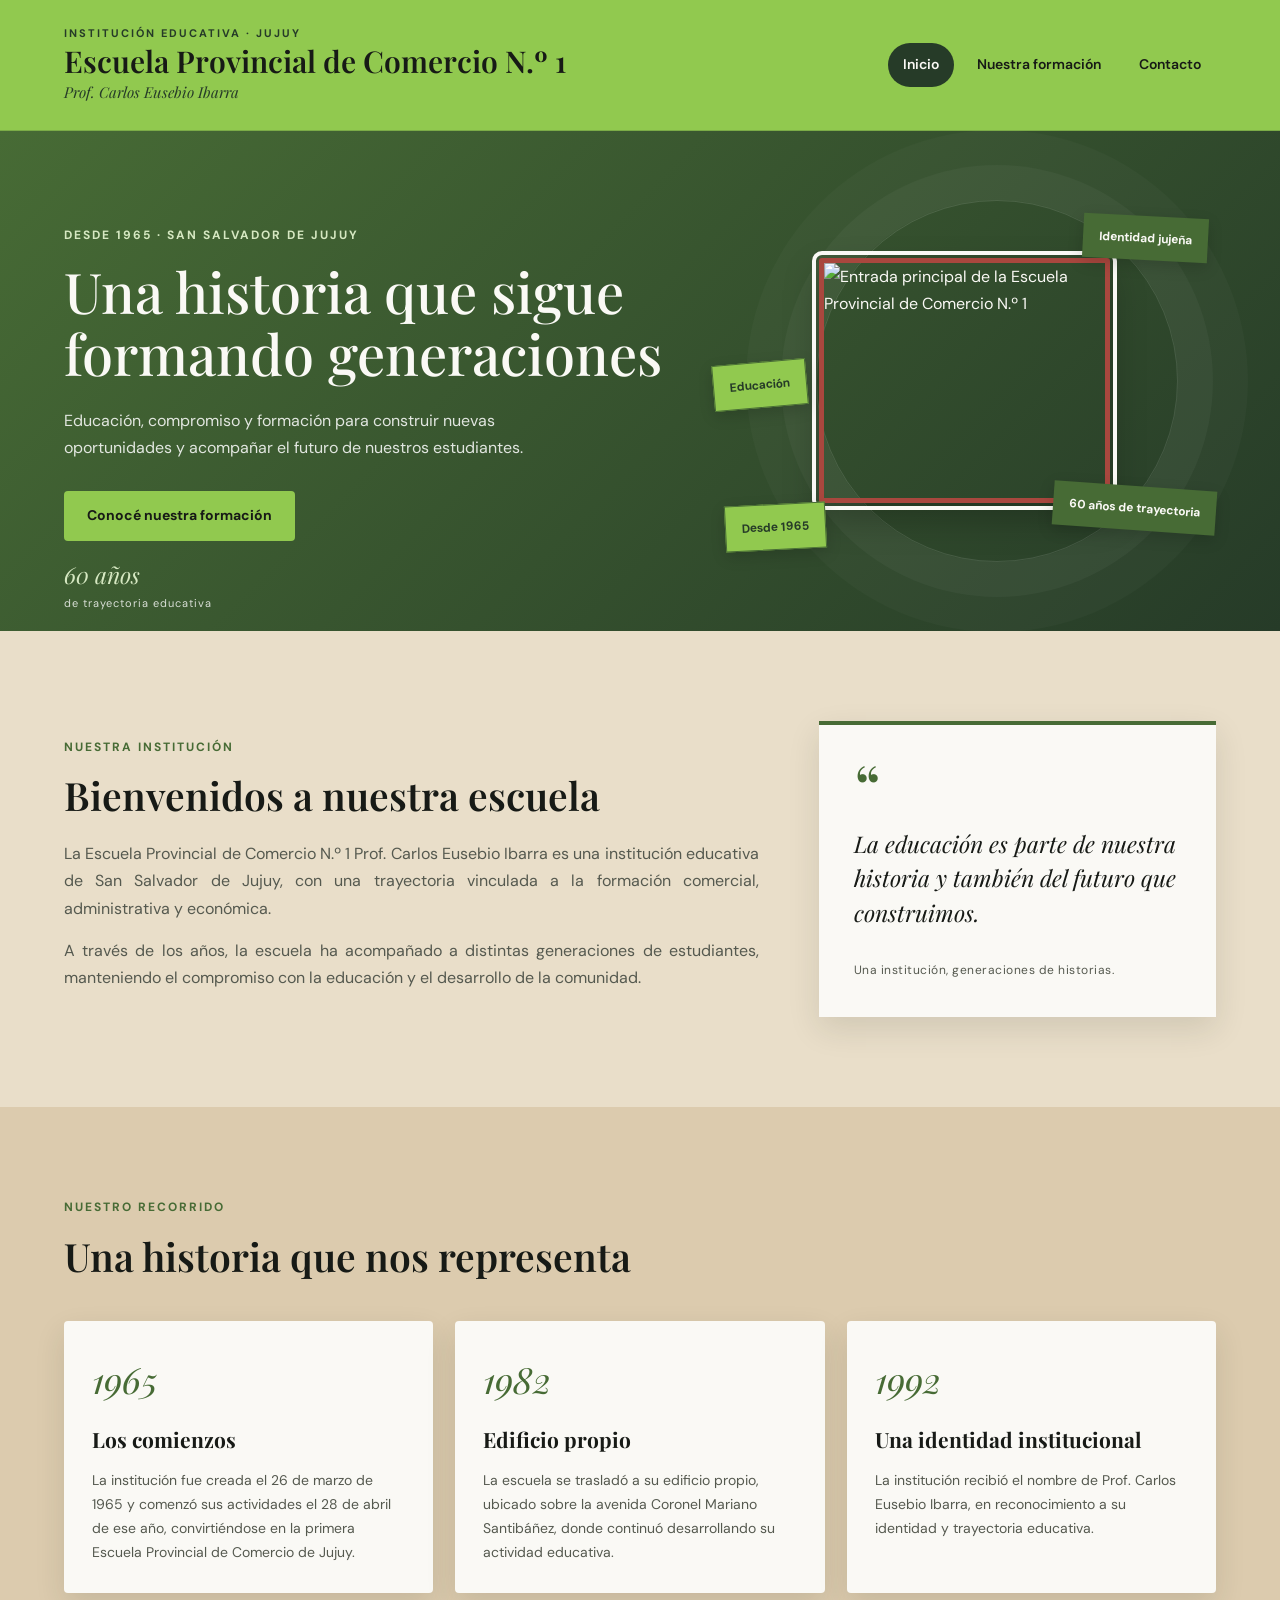
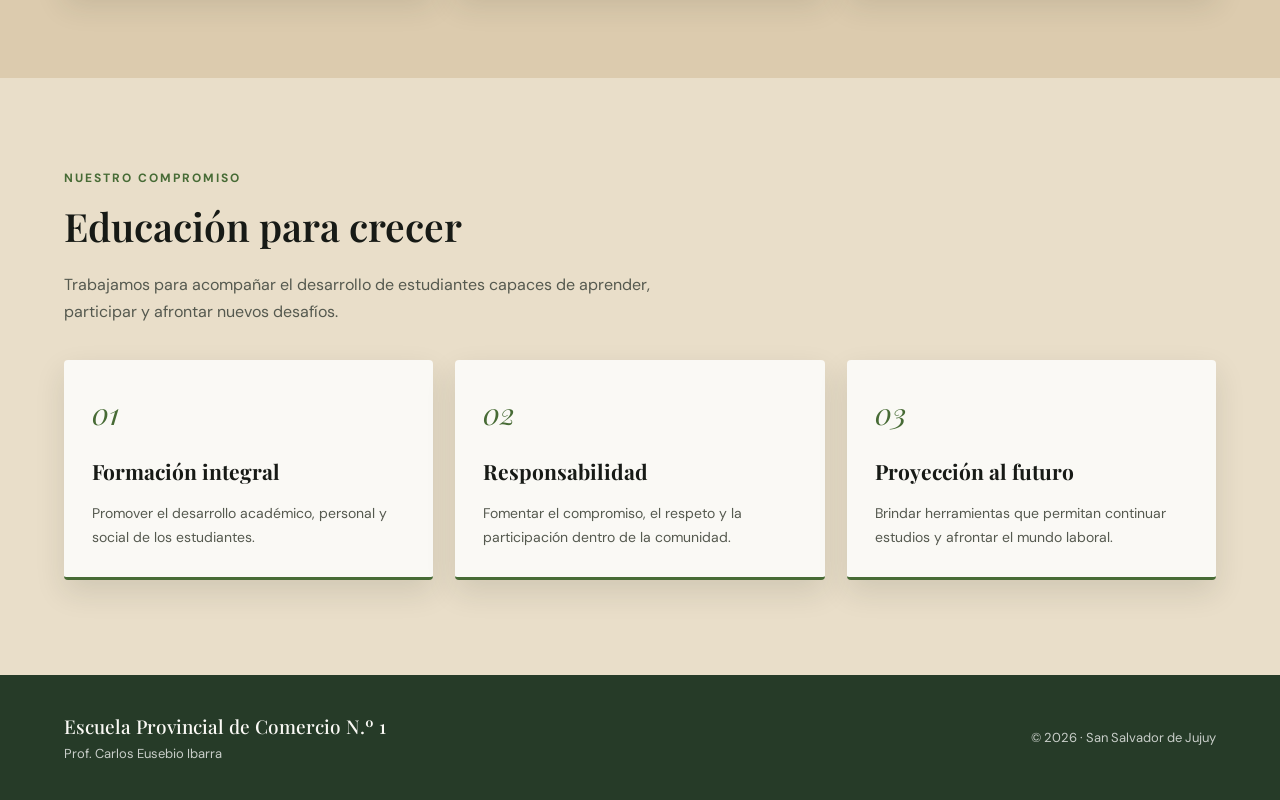
==== index.html @ ba9bcaf8 "Trabajo Practico N6" ====
<!DOCTYPE html>
<html lang="es">

<head>
    <meta charset="UTF-8">
    <meta name="viewport" content="width=device-width, initial-scale=1.0">
    <title>Inicio | Escuela Provincial de Comercio N.º 1</title>
    <link rel="stylesheet" href="css/estilos.css">
</head>

<body>

    <header class="encabezado">
        <div class="contenedor encabezado-contenido">
            <a href="index.html" class="marca">
                <span class="marca-superior">Institución educativa · Jujuy</span>
                <h1>Escuela Provincial de Comercio N.º 1</h1>
                <span class="marca-institucional">Prof. Carlos Eusebio Ibarra</span>
            </a>

            <nav class="navegacion">
                <button id="menuBtn" type="button" aria-expanded="false"
                    aria-controls="menu">Menú</button>

                <ul id="menu">
                    <li><a href="index.html" class="actual">Inicio</a></li>
                    <li><a href="cursos.html">Nuestra formación</a></li>
                    <li><a href="contacto.html">Contacto</a></li>
                </ul>
            </nav>
        </div>
    </header>

    <main>

        <section class="portada">

            <div class="portada-contenido">
                <span class="etiqueta">Desde 1965 · San Salvador de Jujuy</span>

                <h2>Una historia que sigue formando generaciones</h2>

                <p>
                    Educación, compromiso y formación para construir
                    nuevas oportunidades y acompañar el futuro de nuestros estudiantes.
                </p>

                <a href="cursos.html" class="boton-principal">
                    Conocé nuestra formación
                </a>
            </div>

            <div class="portada-visual">

                <span class="sello sello-rojo sello-superior">
                    Identidad jujeña
                </span>

                <span class="sello sello-blanco sello-lateral">
                    Educación
                </span>

                <img
                    src="https://unjudiario.unju.edu.ar/images/2025/04-Abril/Acto-Provi-1-05.webp"
                    alt="Entrada principal de la Escuela Provincial de Comercio N.º 1"
                    class="portada-imagen"
                >

                <span class="sello sello-blanco sello-inferior">
                    Desde 1965
                </span>

                <span class="sello sello-rojo sello-destacado">
                    60 años de trayectoria
                </span>

            </div>

            <div class="portada-detalle">
                <span>60 años</span>
                <p>de trayectoria educativa</p>
            </div>

        </section>

        <section class="bienvenida contenedor">
            <div class="bienvenida-texto">
                <span class="subtitulo">Nuestra institución</span>
                <h2>Bienvenidos a nuestra escuela</h2>
                <p>
                    La Escuela Provincial de Comercio N.º 1
                    Prof. Carlos Eusebio Ibarra es una institución
                    educativa de San Salvador de Jujuy, con una
                    trayectoria vinculada a la formación comercial,
                    administrativa y económica.
                </p>
                <p>
                    A través de los años, la escuela ha acompañado
                    a distintas generaciones de estudiantes,
                    manteniendo el compromiso con la educación
                    y el desarrollo de la comunidad.
                </p>
            </div>

            <aside class="frase-institucional">
                <span class="comillas">“</span>
                <p>La educación es parte de nuestra historia y también del futuro que construimos.</p>
                <span class="firma">Una institución, generaciones de historias.</span>
            </aside>
        </section>

        <section class="historia">
            <div class="contenedor">
                <span class="subtitulo">Nuestro recorrido</span>
                <h2>Una historia que nos representa</h2>

                <div class="historia-contenido">
                    <article class="historia-fecha">
                        <span class="fecha">1965</span>
                        <h3>Los comienzos</h3>
                        <p>
                            La institución fue creada el 26 de marzo de 1965
                            y comenzó sus actividades el 28 de abril de ese año,
                            convirtiéndose en la primera Escuela Provincial
                            de Comercio de Jujuy.
                        </p>
                    </article>

                    <article class="historia-fecha">
                        <span class="fecha">1982</span>
                        <h3>Edificio propio</h3>
                        <p>
                            La escuela se trasladó a su edificio propio,
                            ubicado sobre la avenida Coronel Mariano Santibáñez,
                            donde continuó desarrollando su actividad educativa.
                        </p>
                    </article>

                    <article class="historia-fecha">
                        <span class="fecha">1992</span>
                        <h3>Una identidad institucional</h3>
                        <p>
                            La institución recibió el nombre de
                            Prof. Carlos Eusebio Ibarra, en reconocimiento
                            a su identidad y trayectoria educativa.
                        </p>
                    </article>
                </div>
            </div>
        </section>

        <section class="objetivos contenedor">
            <div class="seccion-intro">
                <span class="subtitulo">Nuestro compromiso</span>
                <h2>Educación para crecer</h2>
                <p>
                    Trabajamos para acompañar el desarrollo de estudiantes
                    capaces de aprender, participar y afrontar nuevos desafíos.
                </p>
            </div>

            <div class="objetivos-grid">
                <article class="tarjeta">
                    <span class="numero">01</span>
                    <h3>Formación integral</h3>
                    <p>Promover el desarrollo académico, personal y social de los estudiantes.</p>
                </article>

                <article class="tarjeta">
                    <span class="numero">02</span>
                    <h3>Responsabilidad</h3>
                    <p>Fomentar el compromiso, el respeto y la participación dentro de la comunidad.</p>
                </article>

                <article class="tarjeta">
                    <span class="numero">03</span>
                    <h3>Proyección al futuro</h3>
                    <p>Brindar herramientas que permitan continuar estudios y afrontar el mundo laboral.</p>
                </article>
            </div>
        </section>

    </main>

    <footer class="pie">
        <div class="contenedor pie-contenido">
            <div>
                <h2>Escuela Provincial de Comercio N.º 1</h2>
                <p>Prof. Carlos Eusebio Ibarra</p>
            </div>
            <p class="pie-derechos">&copy; 2026 · San Salvador de Jujuy</p>
        </div>
    </footer>

    <script src="js/script.js"></script>

</body>
</html>
---- css/estilos.css ----
@import url('https://fonts.googleapis.com/css2?family=DM+Sans:wght@400;500;600;700&family=Playfair+Display:ital,wght@0,500;0,600;0,700;1,500;1,600&display=swap');

:root {
    --verde: #91C94F;
    --verde-oscuro: #476B35;
    --verde-profundo: #263B28;
    --beige: #DCCBAE;
    --beige-claro: #E9DEC9;
    --blanco: #FAF9F5;
    --negro: #171A16;
    --gris: #55594F;
    --rojo: #A9473E;
    --sombra: 0 12px 30px rgba(30, 39, 27, 0.12);
}

* {
    margin: 0;
    padding: 0;
    box-sizing: border-box;
}

html {
    scroll-behavior: smooth;
}

body {
    font-family: 'DM Sans', Arial, sans-serif;
    background-color: var(--beige-claro);
    color: var(--negro);
    line-height: 1.7;
}

a {
    color: inherit;
}

.contenedor {
    width: min(1160px, 90%);
    margin: 0 auto;
}

/* ENCABEZADO */

.encabezado {
    background-color: var(--verde);
    padding: 24px 0;
    border-bottom: 1px solid rgba(38, 59, 40, 0.2);
}

.encabezado-contenido {
    display: flex;
    align-items: center;
    justify-content: space-between;
    gap: 30px;
}

.marca {
    text-decoration: none;
    color: var(--negro);
}

.marca-superior {
    display: block;
    font-size: 11px;
    font-weight: 700;
    letter-spacing: 2px;
    text-transform: uppercase;
    color: var(--verde-profundo);
}

.marca h1 {
    font-family: 'Playfair Display', Georgia, serif;
    font-size: clamp(21px, 3vw, 30px);
    line-height: 1.25;
    font-weight: 600;
}

.marca-institucional {
    display: block;
    font-family: 'Playfair Display', Georgia, serif;
    font-style: italic;
    font-size: 15px;
    color: var(--verde-profundo);
}

/* NAVEGACIÓN */

.navegacion {
    display: flex;
    align-items: center;
}

.navegacion button {
    display: none;
}

.navegacion ul {
    display: flex;
    align-items: center;
    gap: 8px;
    list-style: none;
}

.navegacion a {
    display: block;
    padding: 10px 15px;
    border-radius: 30px;
    text-decoration: none;
    font-size: 14px;
    font-weight: 600;
    transition: 0.25s ease;
    color: var(--negro);
}

.navegacion a:hover,
.navegacion a.actual {
    background-color: var(--verde-profundo);
    color: var(--blanco);
}

/* PORTADA PRINCIPAL */

.portada {
    min-height: 490px;
    background: linear-gradient(135deg, #476B35, #263B28);
    color: var(--blanco);
    display: grid;
    grid-template-columns: 1.1fr 0.9fr;
    align-items: center;
    gap: 35px;
    padding: 65px max(5%, calc((100% - 1160px) / 2));
    position: relative;
    overflow: hidden;
}

.portada::after {
    content: "";
    position: absolute;
    width: 360px;
    height: 360px;
    border: 1px solid rgba(255, 255, 255, 0.12);
    border-radius: 50%;
    right: 8%;
    top: 50%;
    transform: translateY(-50%);
    box-shadow:
        0 0 0 35px rgba(255, 255, 255, 0.035),
        0 0 0 70px rgba(255, 255, 255, 0.025);
    pointer-events: none;
}

.portada-contenido {
    max-width: 600px;
    position: relative;
    z-index: 1;
}

.etiqueta,
.subtitulo {
    display: inline-block;
    margin-bottom: 14px;
    color: var(--verde-oscuro);
    font-size: 12px;
    font-weight: 700;
    letter-spacing: 2px;
    text-transform: uppercase;
}

.portada .etiqueta {
    color: #D6E8C2;
}

.portada h2 {
    max-width: 620px;
    font-family: 'Playfair Display', Georgia, serif;
    font-size: clamp(38px, 4.5vw, 56px);
    line-height: 1.12;
    font-weight: 500;
    margin-bottom: 22px;
}

.portada-contenido p {
    max-width: 540px;
    color: rgba(255, 255, 255, 0.85);
    font-size: 16px;
    margin-bottom: 30px;
}

/* IMAGEN Y ELEMENTOS DECORATIVOS */

.portada-visual {
    min-width: 0;
    min-height: 370px;
    position: relative;
    z-index: 1;
    display: flex;
    align-items: center;
    justify-content: center;
}

.portada-imagen {
    display: block;
    width: 58%;
    height: 245px;
    object-fit: cover;
    border: 5px solid var(--rojo);
    outline: 4px solid var(--blanco);
    outline-offset: 3px;
    border-radius: 3px;
    box-shadow: 0 15px 35px rgba(0, 0, 0, 0.25);
    position: relative;
    z-index: 1;
}

.sello {
    position: absolute;
    z-index: 2;
    padding: 12px 16px;
    font-family: 'DM Sans', sans-serif;
    font-size: 12px;
    font-weight: 700;
    text-align: center;
    box-shadow: 0 5px 15px rgba(0, 0, 0, 0.15);
}

.sello-rojo {
    background-color: var(--verde-oscuro);
    color: var(--blanco);
}

.sello-blanco {
    background-color: var(--verde);
    color: var(--verde-profundo);
    border: 1px solid var(--verde-oscuro);
}

.sello-superior {
    top: 20px;
    right: 8px;
    transform: rotate(3deg);
}

.sello-lateral {
    left: 0;
    top: 45%;
    transform: rotate(-5deg);
}

.sello-inferior {
    bottom: 15px;
    left: 12px;
    transform: rotate(-3deg);
}

.sello-destacado {
    bottom: 35px;
    right: 0;
    transform: rotate(4deg);
}

.portada-detalle {
    position: absolute;
    left: max(5%, calc((100% - 1160px) / 2));
    bottom: 18px;
    text-align: left;
    z-index: 1;
}

.portada-detalle span {
    font-family: 'Playfair Display', Georgia, serif;
    font-size: 23px;
    font-style: italic;
    color: #D6E8C2;
}

.portada-detalle p {
    font-size: 11px;
    letter-spacing: 1px;
    color: rgba(255, 255, 255, 0.8);
}

/* BOTONES */

.boton-principal {
    display: inline-block;
    background-color: var(--verde);
    color: var(--negro);
    padding: 13px 23px;
    border: none;
    border-radius: 4px;
    text-decoration: none;
    font-family: 'DM Sans', Arial, sans-serif;
    font-size: 14px;
    font-weight: 700;
    cursor: pointer;
    transition: 0.25s ease;
}

.boton-principal:hover {
    background-color: var(--verde-profundo);
    color: var(--blanco);
    transform: translateY(-2px);
}

/* BIENVENIDA */

.bienvenida {
    display: grid;
    grid-template-columns: 1.4fr 0.8fr;
    gap: 60px;
    align-items: center;
    padding-top: 90px;
    padding-bottom: 90px;
    background-color: var(--beige-claro);
}

.bienvenida h2,
.historia h2,
.objetivos h2,
.encabezado-pagina h2,
.introduccion-formacion h2,
.areas-formacion h2,
.mensaje-formacion h2,
.contacto-informacion h2,
.contacto-formulario h2 {
    font-family: 'Playfair Display', Georgia, serif;
    font-size: clamp(29px, 4vw, 39px);
    font-weight: 600;
    line-height: 1.25;
    margin-bottom: 20px;
    color: var(--negro);
}

.bienvenida-texto p {
    color: var(--gris);
    margin-bottom: 15px;
    text-align: justify;
}

.frase-institucional {
    background-color: var(--blanco);
    padding: 35px;
    border-top: 4px solid var(--verde-oscuro);
    box-shadow: var(--sombra);
}

.comillas {
    display: block;
    font-family: 'Playfair Display', Georgia, serif;
    font-size: 65px;
    line-height: 0.8;
    color: var(--verde-oscuro);
}

.frase-institucional p {
    font-family: 'Playfair Display', Georgia, serif;
    font-size: 23px;
    font-style: italic;
    line-height: 1.5;
    margin: 15px 0 25px;
}

.firma {
    font-size: 12px;
    color: var(--gris);
    letter-spacing: 0.5px;
}

/* HISTORIA */

.historia {
    background-color: var(--beige);
    padding: 85px 0;
}

.historia h2 {
    margin-bottom: 40px;
}

.historia-contenido {
    display: grid;
    grid-template-columns: repeat(3, 1fr);
    gap: 22px;
}

.historia-fecha {
    background-color: var(--blanco);
    padding: 28px;
    border-radius: 4px;
    box-shadow: var(--sombra);
}

.fecha {
    display: block;
    font-family: 'Playfair Display', Georgia, serif;
    font-size: 36px;
    font-style: italic;
    color: var(--verde-oscuro);
    margin-bottom: 12px;
}

.historia-fecha h3 {
    font-family: 'Playfair Display', Georgia, serif;
    font-size: 21px;
    margin-bottom: 12px;
}

.historia-fecha p {
    color: var(--gris);
    font-size: 14px;
}

/* OBJETIVOS */

.objetivos {
    padding-top: 85px;
    padding-bottom: 95px;
    background-color: var(--beige-claro);
}

.seccion-intro {
    max-width: 650px;
    margin-bottom: 35px;
}

.seccion-intro p {
    color: var(--gris);
}

.objetivos-grid {
    display: grid;
    grid-template-columns: repeat(3, 1fr);
    gap: 22px;
}

.tarjeta {
    background-color: var(--blanco);
    padding: 28px;
    border-radius: 4px;
    box-shadow: var(--sombra);
    border-bottom: 3px solid var(--verde-oscuro);
    transition: 0.25s ease;
}

.tarjeta:hover,
.tarjeta-formacion:hover {
    transform: translateY(-5px);
}

.numero {
    display: block;
    font-family: 'Playfair Display', Georgia, serif;
    font-size: 30px;
    font-style: italic;
    color: var(--verde-oscuro);
    margin-bottom: 15px;
}

.tarjeta h3,
.tarjeta-formacion h3 {
    font-family: 'Playfair Display', Georgia, serif;
    font-size: 21px;
    margin-bottom: 12px;
}

.tarjeta p,
.tarjeta-formacion p {
    color: var(--gris);
    font-size: 14px;
}

/* ENCABEZADOS DE PÁGINAS INTERNAS */

.encabezado-pagina {
    background-color: var(--beige);
    padding: 75px 0;
    border-bottom: 1px solid rgba(48, 74, 44, 0.1);
}

.encabezado-pagina .contenedor {
    max-width: 1160px;
}

.encabezado-pagina h2 {
    max-width: 700px;
    margin-bottom: 15px;
}

.encabezado-pagina p {
    max-width: 650px;
    color: var(--gris);
    font-size: 16px;
}

/* FORMACIÓN */

.introduccion-formacion {
    display: grid;
    grid-template-columns: 1fr 1fr;
    gap: 50px;
    align-items: center;
    padding-top: 75px;
    padding-bottom: 60px;
    background-color: var(--beige-claro);
}

.introduccion-formacion p {
    color: var(--gris);
    text-align: justify;
}

.areas-formacion {
    padding-bottom: 90px;
    background-color: var(--beige-claro);
}

.areas-formacion h2 {
    margin-bottom: 35px;
}

.areas-grid {
    display: grid;
    grid-template-columns: repeat(2, 1fr);
    gap: 22px;
}

.tarjeta-formacion {
    background-color: var(--blanco);
    padding: 32px;
    border-radius: 4px;
    box-shadow: var(--sombra);
    border-left: 3px solid var(--verde-oscuro);
    transition: 0.25s ease;
}

.mensaje-formacion {
    background-color: var(--verde-profundo);
    color: var(--blanco);
    padding: 75px 0;
}

.mensaje-formacion .subtitulo {
    color: #C5D9B2;
}

.mensaje-formacion h2 {
    max-width: 650px;
    color: var(--blanco);
}

.mensaje-formacion p {
    max-width: 700px;
    color: rgba(255, 255, 255, 0.8);
    margin-bottom: 25px;
}

/* CONTACTO */

.contacto-contenido {
    display: grid;
    grid-template-columns: 0.85fr 1.15fr;
    gap: 55px;
    align-items: start;
    padding-top: 80px;
    padding-bottom: 95px;
    background-color: var(--beige-claro);
}

.contacto-informacion > p {
    color: var(--gris);
    margin-bottom: 30px;
}

.dato-contacto {
    padding: 20px 0;
    border-bottom: 1px solid #BDAF96;
}

.dato-etiqueta {
    display: block;
    color: var(--verde-oscuro);
    font-size: 12px;
    font-weight: 700;
    letter-spacing: 1.5px;
    text-transform: uppercase;
    margin-bottom: 7px;
}

.dato-contacto p,
.dato-contacto a {
    font-size: 14px;
    color: var(--gris);
    text-decoration: none;
}

.dato-contacto a {
    color: var(--verde-oscuro);
    font-weight: 700;
}

.dato-contacto a:hover {
    color: var(--rojo);
}

.contacto-formulario {
    background-color: var(--blanco);
    padding: 38px;
    box-shadow: var(--sombra);
    border-radius: 4px;
}

.contacto-formulario h2 {
    font-size: 30px;
}

form {
    display: flex;
    flex-direction: column;
    gap: 18px;
    margin-top: 25px;
}

.campo-formulario {
    display: flex;
    flex-direction: column;
    gap: 7px;
}

.campo-formulario label {
    font-size: 13px;
    font-weight: 700;
}

.campo-formulario input,
.campo-formulario textarea {
    width: 100%;
    padding: 13px 15px;
    border: 1px solid #B7A98E;
    border-radius: 3px;
    background-color: var(--beige-claro);
    color: var(--negro);
    font-family: 'DM Sans', Arial, sans-serif;
    font-size: 14px;
    outline: none;
    transition: 0.2s ease;
}

.campo-formulario input:focus,
.campo-formulario textarea:focus {
    border-color: var(--verde-oscuro);
    box-shadow: 0 0 0 3px rgba(145, 201, 79, 0.15);
}

.campo-formulario textarea {
    min-height: 140px;
    resize: vertical;
}

.contacto-formulario button {
    align-self: flex-start;
}

/* PIE DE PÁGINA */

.pie {
    background-color: var(--verde-profundo);
    color: var(--blanco);
    padding: 35px 0;
}

.pie-contenido {
    display: flex;
    justify-content: space-between;
    align-items: center;
    gap: 25px;
}

.pie h2 {
    font-family: 'Playfair Display', Georgia, serif;
    font-size: 19px;
    font-weight: 500;
}

.pie p {
    font-size: 13px;
    color: rgba(255, 255, 255, 0.75);
}

.pie-derechos {
    text-align: right;
}

/* DISEÑO RESPONSIVE */

@media (max-width: 850px) {

    .encabezado-contenido {
        flex-direction: column;
        align-items: flex-start;
    }

    .navegacion {
        width: 100%;
        flex-direction: column;
        align-items: flex-start;
    }

    .navegacion button {
        display: block;
        background-color: var(--verde-profundo);
        color: var(--blanco);
        border: none;
        border-radius: 4px;
        padding: 10px 18px;
        font-family: 'DM Sans', Arial, sans-serif;
        font-weight: 600;
        cursor: pointer;
    }

    .navegacion ul {
        display: none;
        width: 100%;
        flex-direction: column;
        align-items: stretch;
        gap: 5px;
        margin-top: 12px;
    }

    .navegacion ul.activo {
        display: flex;
    }

    .navegacion a {
        border-radius: 4px;
        background-color: rgba(255, 255, 255, 0.3);
    }

    .bienvenida,
    .contacto-contenido {
        grid-template-columns: 1fr;
        gap: 35px;
    }

    .historia-contenido,
    .objetivos-grid {
        grid-template-columns: 1fr 1fr;
    }

    .introduccion-formacion {
        grid-template-columns: 1fr;
        gap: 15px;
    }

    .portada {
        grid-template-columns: 1fr 0.8fr;
        gap: 20px;
        padding-left: 5%;
        padding-right: 5%;
    }

    .portada h2 {
        font-size: 38px;
    }

    .portada-imagen {
        width: 65%;
        height: 210px;
    }

    .portada-detalle {
        left: 5%;
    }
}

@media (max-width: 600px) {

    .contenedor {
        width: 92%;
    }

    .encabezado {
        padding: 20px 0;
    }

    .marca h1 {
        font-size: 22px;
    }

    .portada {
        min-height: auto;
        grid-template-columns: 1fr;
        gap: 15px;
        padding: 55px 6% 75px;
    }

    .portada h2 {
        font-size: 40px;
    }

    .portada-contenido p {
        font-size: 15px;
    }

    .portada-visual {
        min-height: 300px;
    }

    .portada-imagen {
        width: 60%;
        height: 210px;
    }

    .sello {
        padding: 9px 11px;
        font-size: 10px;
    }

    .portada::after {
        width: 220px;
        height: 220px;
        right: -90px;
    }

    .portada-detalle {
        left: 6%;
        bottom: 12px;
    }

    .portada-detalle span {
        font-size: 19px;
    }

    .bienvenida,
    .objetivos {
        padding-top: 60px;
        padding-bottom: 60px;
    }

    .historia {
        padding: 60px 0;
    }

    .historia-contenido,
    .objetivos-grid,
    .areas-grid {
        grid-template-columns: 1fr;
    }

    .encabezado-pagina {
        padding: 55px 0;
    }

    .introduccion-formacion {
        padding-top: 55px;
        padding-bottom: 45px;
    }

    .areas-formacion {
        padding-bottom: 60px;
    }

    .mensaje-formacion {
        padding: 60px 0;
    }

    .contacto-contenido {
        padding-top: 55px;
        padding-bottom: 65px;
    }

    .contacto-formulario {
        padding: 25px 20px;
    }

    .pie-contenido {
        flex-direction: column;
        align-items: flex-start;
    }

    .pie-derechos {
        text-align: left;
    }
}
.mensaje-exito {
    display: none;
    margin-top: 20px;
    padding: 16px;
    background-color: #E2F0D5;
    border: 1px solid var(--verde-oscuro);
    border-left: 5px solid var(--verde-oscuro);
    border-radius: 4px;
    color: var(--verde-profundo);
    font-weight: 700;
    text-align: center;
}

/* VENTANA DE CONFIRMACIÓN */

.confirmacion-pantalla {
    position: fixed;
    inset: 0;
    z-index: 9999;
    display: flex;
    justify-content: center;
    align-items: center;
    padding: 20px;
    background-color: rgba(23, 26, 22, 0.78);
    animation: aparecer 0.3s ease;
}

.confirmacion-contenido {
    width: 100%;
    max-width: 460px;
    padding: 45px 35px;
    background-color: var(--blanco);
    border-radius: 12px;
    box-shadow: 0 20px 60px rgba(0, 0, 0, 0.3);
    text-align: center;
    animation: crecer 0.4s ease;
}

.confirmacion-icono {
    width: 85px;
    height: 85px;
    display: flex;
    justify-content: center;
    align-items: center;
    margin: 0 auto 25px;
    border-radius: 50%;
    background-color: #E2F0D5;
    border: 3px solid var(--verde);
    color: var(--verde-oscuro);
    font-size: 48px;
    font-weight: 700;
}

.confirmacion-contenido h2 {
    font-family: 'Playfair Display', Georgia, serif;
    font-size: 32px;
    color: var(--verde-profundo);
    margin-bottom: 12px;
}

.confirmacion-contenido p {
    font-size: 16px;
    font-weight: 700;
    color: var(--negro);
    margin-bottom: 8px;
}

.confirmacion-contenido span {
    display: block;
    font-size: 13px;
    color: var(--gris);
}

.confirmacion-carga {
    width: 100%;
    height: 5px;
    margin-top: 30px;
    background-color: var(--beige);
    border-radius: 10px;
    overflow: hidden;
    position: relative;
}

.confirmacion-carga::after {
    content: "";
    position: absolute;
    height: 100%;
    width: 100%;
    background-color: var(--verde-oscuro);
    transform: translateX(-100%);
    animation: progreso 3.5s linear forwards;
}

.confirmacion-contenido small {
    display: block;
    margin-top: 12px;
    color: var(--gris);
    font-size: 12px;
}

@keyframes aparecer {
    from { opacity: 0; }
    to { opacity: 1; }
}

@keyframes crecer {
    from {
        opacity: 0;
        transform: scale(0.85);
    }
    to {
        opacity: 1;
        transform: scale(1);
    }
}

@keyframes progreso {
    to { transform: translateX(0); }
}
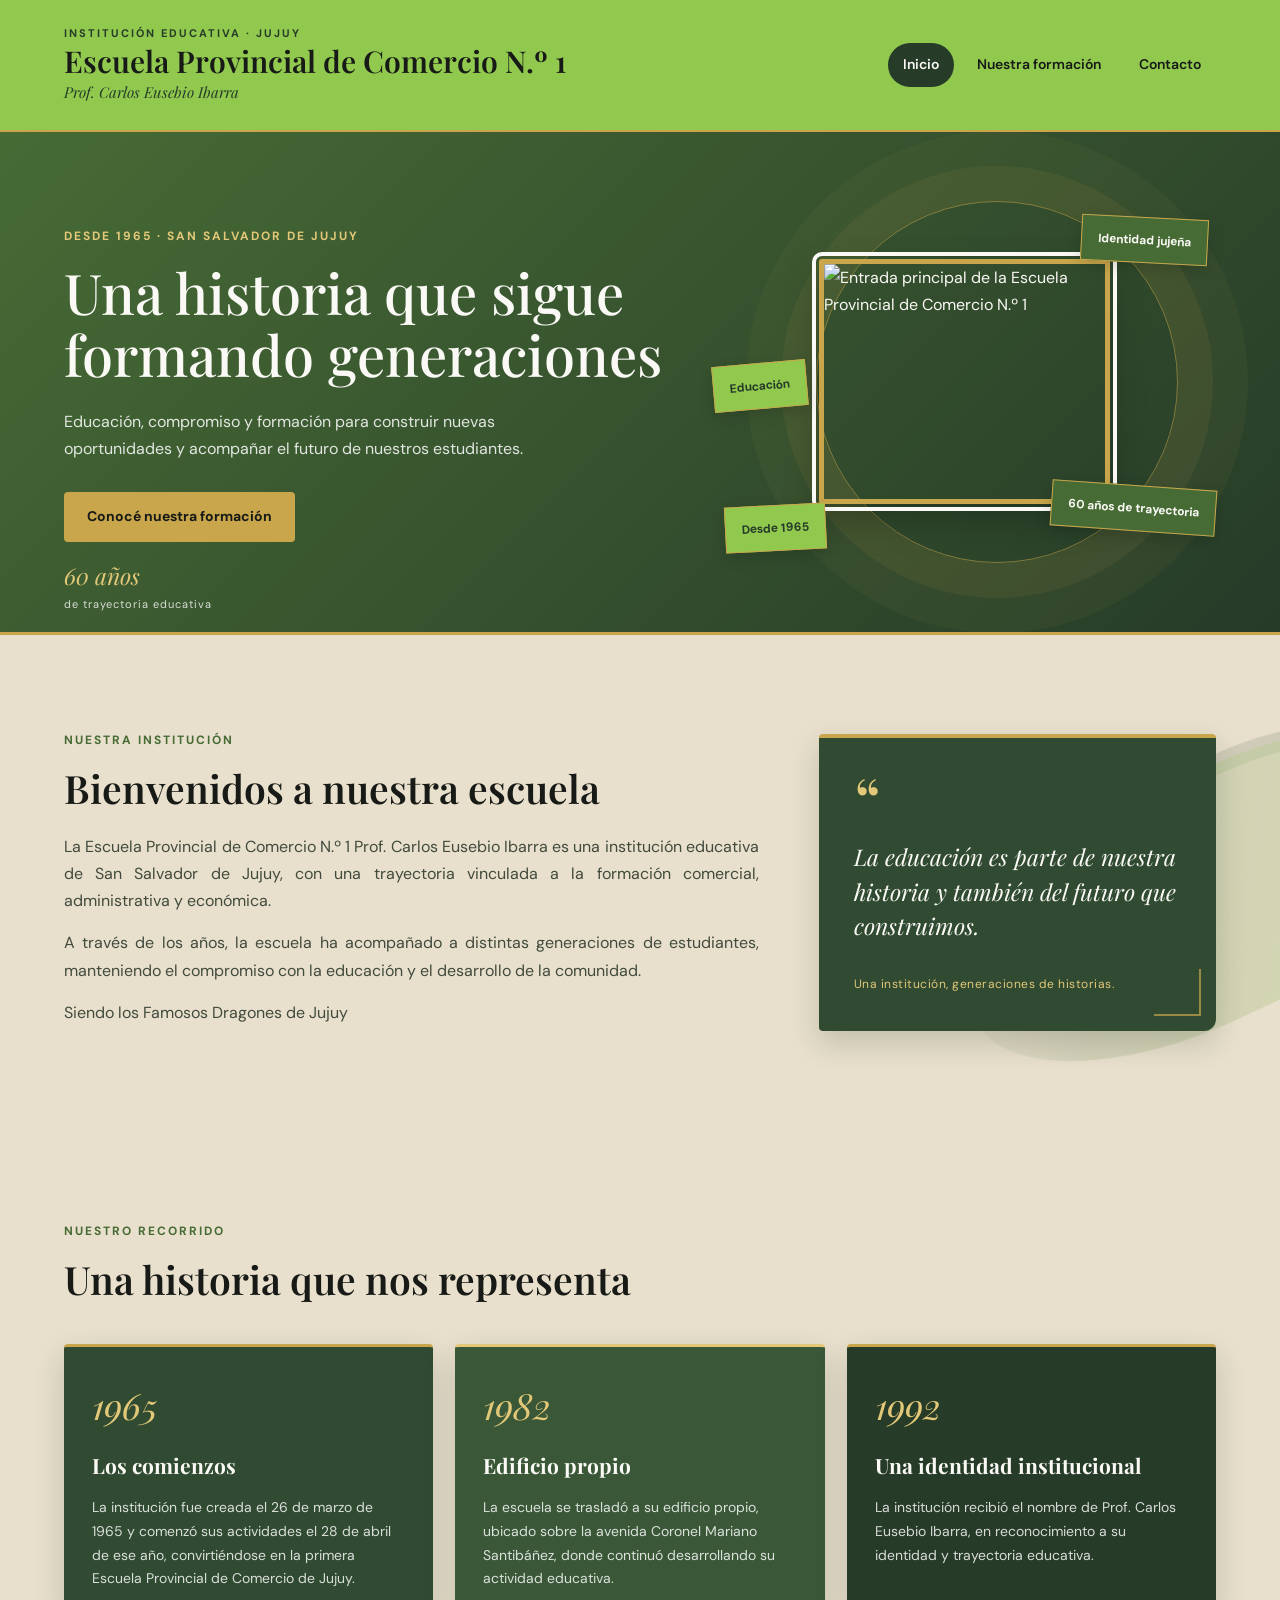
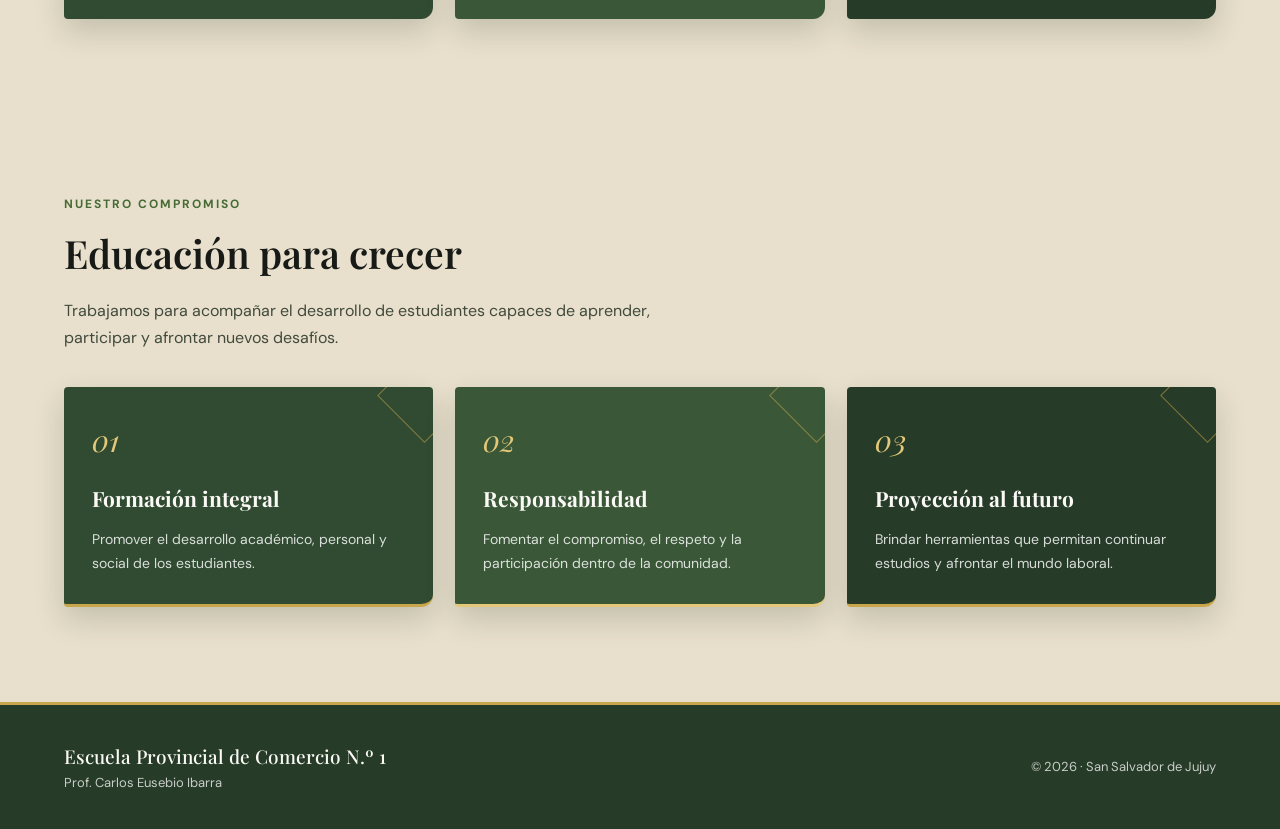
==== commit cafdd2ca: "Actualización de estilos y diseño institucional" ====
--- a/index.html
+++ b/index.html
@@ -100,6 +100,9 @@
                     manteniendo el compromiso con la educación
                     y el desarrollo de la comunidad.
                 </p>
+                 <p>Siendo los Famosos Dragones de Jujuy</p>
+                    
+                
             </div>
 
             <aside class="frase-institucional">
--- a/css/estilos.css
+++ b/css/estilos.css
@@ -3,15 +3,17 @@
 
 :root {
     --verde: #91C94F;
+    --verde-fondo: #A4D568;
     --verde-oscuro: #476B35;
     --verde-profundo: #263B28;
-    --beige: #DCCBAE;
-    --beige-claro: #E9DEC9;
+    --verde-tarjeta: #304B32;
+    --verde-tarjeta-2: #3A5838;
+    --dorado: #C9A64B;
+    --dorado-claro: #E2C878;
     --blanco: #FAF9F5;
     --negro: #171A16;
-    --gris: #55594F;
-    --rojo: #A9473E;
-    --sombra: 0 12px 30px rgba(30, 39, 27, 0.12);
+    --gris: #414A3D;
+    --sombra: 0 12px 30px rgba(30, 39, 27, 0.18);
 }
 
 * {
@@ -25,15 +27,66 @@
 }
 
 body {
+    position: relative;
+    isolation: isolate;
     font-family: 'DM Sans', Arial, sans-serif;
-    background-color: var(--beige-claro);
+    background-color: #E8E0CC;
     color: var(--negro);
     line-height: 1.7;
-}
-
-a {
-    color: inherit;
-}
+    overflow-x: hidden;
+}
+
+/* FONDO DECORATIVO CON PINCELADAS CSS */
+
+body::before,
+body::after {
+    content: "";
+    position: fixed;
+    z-index: -1;
+    pointer-events: none;
+}
+
+/* Pincelada superior izquierda */
+
+body::before {
+    width: 460px;
+    height: 210px;
+    top: -105px;
+    left: -150px;
+    border-radius: 48% 52% 65% 35%;
+    background: linear-gradient(
+        125deg,
+        rgba(145, 201, 79, 0.24),
+        rgba(71, 107, 53, 0.12) 65%,
+        transparent
+    );
+    transform: rotate(-22deg);
+    box-shadow:
+        0 18px 0 -7px rgba(71, 107, 53, 0.15),
+        0 35px 0 -15px rgba(145, 201, 79, 0.18);
+}
+
+/* Pincelada inferior derecha */
+
+body::after {
+    width: 500px;
+    height: 230px;
+    bottom: -125px;
+    right: -170px;
+    border-radius: 60% 40% 45% 55%;
+    background: linear-gradient(
+        125deg,
+        transparent,
+        rgba(71, 107, 53, 0.13) 35%,
+        rgba(145, 201, 79, 0.25)
+    );
+    transform: rotate(-25deg);
+    box-shadow:
+        0 -18px 0 -7px rgba(145, 201, 79, 0.17),
+        0 -35px 0 -15px rgba(38, 59, 40, 0.12);
+}
+
+/* Detalles adicionales en los bordes */
 
 .contenedor {
     width: min(1160px, 90%);
@@ -45,7 +98,9 @@
 .encabezado {
     background-color: var(--verde);
     padding: 24px 0;
-    border-bottom: 1px solid rgba(38, 59, 40, 0.2);
+    border-bottom: 2px solid var(--dorado);
+    position: relative;
+    z-index: 5;
 }
 
 .encabezado-contenido {
@@ -132,6 +187,7 @@
     padding: 65px max(5%, calc((100% - 1160px) / 2));
     position: relative;
     overflow: hidden;
+    border-bottom: 3px solid var(--dorado);
 }
 
 .portada::after {
@@ -139,14 +195,14 @@
     position: absolute;
     width: 360px;
     height: 360px;
-    border: 1px solid rgba(255, 255, 255, 0.12);
+    border: 1px solid rgba(201, 166, 75, 0.55);
     border-radius: 50%;
     right: 8%;
     top: 50%;
     transform: translateY(-50%);
     box-shadow:
-        0 0 0 35px rgba(255, 255, 255, 0.035),
-        0 0 0 70px rgba(255, 255, 255, 0.025);
+        0 0 0 35px rgba(201, 166, 75, 0.08),
+        0 0 0 70px rgba(201, 166, 75, 0.05);
     pointer-events: none;
 }
 
@@ -168,7 +224,7 @@
 }
 
 .portada .etiqueta {
-    color: #D6E8C2;
+    color: var(--dorado-claro);
 }
 
 .portada h2 {
@@ -204,7 +260,7 @@
     width: 58%;
     height: 245px;
     object-fit: cover;
-    border: 5px solid var(--rojo);
+    border: 5px solid var(--dorado);
     outline: 4px solid var(--blanco);
     outline-offset: 3px;
     border-radius: 3px;
@@ -227,12 +283,13 @@
 .sello-rojo {
     background-color: var(--verde-oscuro);
     color: var(--blanco);
+    border: 1px solid var(--dorado);
 }
 
 .sello-blanco {
     background-color: var(--verde);
     color: var(--verde-profundo);
-    border: 1px solid var(--verde-oscuro);
+    border: 1px solid var(--dorado);
 }
 
 .sello-superior {
@@ -271,7 +328,7 @@
     font-family: 'Playfair Display', Georgia, serif;
     font-size: 23px;
     font-style: italic;
-    color: #D6E8C2;
+    color: var(--dorado-claro);
 }
 
 .portada-detalle p {
@@ -284,7 +341,7 @@
 
 .boton-principal {
     display: inline-block;
-    background-color: var(--verde);
+    background-color: var(--dorado);
     color: var(--negro);
     padding: 13px 23px;
     border: none;
@@ -298,8 +355,8 @@
 }
 
 .boton-principal:hover {
-    background-color: var(--verde-profundo);
-    color: var(--blanco);
+    background-color: var(--verde);
+    color: var(--verde-profundo);
     transform: translateY(-2px);
 }
 
@@ -312,7 +369,7 @@
     align-items: center;
     padding-top: 90px;
     padding-bottom: 90px;
-    background-color: var(--beige-claro);
+    background: transparent;
 }
 
 .bienvenida h2,
@@ -339,10 +396,25 @@
 }
 
 .frase-institucional {
-    background-color: var(--blanco);
+    background-color: var(--verde-tarjeta);
+    color: var(--blanco);
     padding: 35px;
-    border-top: 4px solid var(--verde-oscuro);
+    border-top: 4px solid var(--dorado);
+    border-radius: 4px 4px 12px 4px;
     box-shadow: var(--sombra);
+    position: relative;
+}
+
+.frase-institucional::after {
+    content: "";
+    position: absolute;
+    right: 15px;
+    bottom: 15px;
+    width: 45px;
+    height: 45px;
+    border-right: 2px solid var(--dorado);
+    border-bottom: 2px solid var(--dorado);
+    opacity: 0.7;
 }
 
 .comillas {
@@ -350,7 +422,7 @@
     font-family: 'Playfair Display', Georgia, serif;
     font-size: 65px;
     line-height: 0.8;
-    color: var(--verde-oscuro);
+    color: var(--dorado-claro);
 }
 
 .frase-institucional p {
@@ -359,18 +431,19 @@
     font-style: italic;
     line-height: 1.5;
     margin: 15px 0 25px;
+    color: var(--blanco);
 }
 
 .firma {
     font-size: 12px;
-    color: var(--gris);
+    color: var(--dorado-claro);
     letter-spacing: 0.5px;
 }
 
 /* HISTORIA */
 
 .historia {
-    background-color: var(--beige);
+    background: transparent;
     padding: 85px 0;
 }
 
@@ -385,10 +458,27 @@
 }
 
 .historia-fecha {
-    background-color: var(--blanco);
+    background: var(--verde-tarjeta);
+    color: var(--blanco);
     padding: 28px;
-    border-radius: 4px;
+    border-radius: 4px 4px 12px 4px;
     box-shadow: var(--sombra);
+    border-top: 3px solid var(--dorado);
+    transition: 0.25s ease;
+}
+
+.historia-fecha:nth-child(2) {
+    background: var(--verde-tarjeta-2);
+    border-top-color: var(--dorado-claro);
+}
+
+.historia-fecha:nth-child(3) {
+    background: var(--verde-profundo);
+    border-top-color: var(--dorado);
+}
+
+.historia-fecha:hover {
+    transform: translateY(-5px);
 }
 
 .fecha {
@@ -396,7 +486,7 @@
     font-family: 'Playfair Display', Georgia, serif;
     font-size: 36px;
     font-style: italic;
-    color: var(--verde-oscuro);
+    color: var(--dorado-claro);
     margin-bottom: 12px;
 }
 
@@ -404,10 +494,11 @@
     font-family: 'Playfair Display', Georgia, serif;
     font-size: 21px;
     margin-bottom: 12px;
+    color: var(--blanco);
 }
 
 .historia-fecha p {
-    color: var(--gris);
+    color: rgba(255, 255, 255, 0.82);
     font-size: 14px;
 }
 
@@ -416,7 +507,7 @@
 .objetivos {
     padding-top: 85px;
     padding-bottom: 95px;
-    background-color: var(--beige-claro);
+    background: transparent;
 }
 
 .seccion-intro {
@@ -435,12 +526,35 @@
 }
 
 .tarjeta {
-    background-color: var(--blanco);
+    background: var(--verde-tarjeta);
+    color: var(--blanco);
     padding: 28px;
-    border-radius: 4px;
+    border-radius: 4px 4px 12px 4px;
     box-shadow: var(--sombra);
-    border-bottom: 3px solid var(--verde-oscuro);
+    border-bottom: 3px solid var(--dorado);
     transition: 0.25s ease;
+    position: relative;
+    overflow: hidden;
+}
+
+.tarjeta:nth-child(3n + 2) {
+    background: var(--verde-tarjeta-2);
+    border-bottom-color: var(--dorado-claro);
+}
+
+.tarjeta:nth-child(3n) {
+    background: var(--verde-profundo);
+}
+
+.tarjeta::after {
+    content: "";
+    position: absolute;
+    width: 65px;
+    height: 65px;
+    right: -25px;
+    top: -25px;
+    border: 1px solid rgba(201, 166, 75, 0.55);
+    transform: rotate(45deg);
 }
 
 .tarjeta:hover,
@@ -453,7 +567,7 @@
     font-family: 'Playfair Display', Georgia, serif;
     font-size: 30px;
     font-style: italic;
-    color: var(--verde-oscuro);
+    color: var(--dorado-claro);
     margin-bottom: 15px;
 }
 
@@ -462,20 +576,21 @@
     font-family: 'Playfair Display', Georgia, serif;
     font-size: 21px;
     margin-bottom: 12px;
+    color: var(--blanco);
 }
 
 .tarjeta p,
 .tarjeta-formacion p {
-    color: var(--gris);
+    color: rgba(255, 255, 255, 0.82);
     font-size: 14px;
 }
 
 /* ENCABEZADOS DE PÁGINAS INTERNAS */
 
 .encabezado-pagina {
-    background-color: var(--beige);
+    background: transparent;
     padding: 75px 0;
-    border-bottom: 1px solid rgba(48, 74, 44, 0.1);
+    border-bottom: 1px solid rgba(201, 166, 75, 0.7);
 }
 
 .encabezado-pagina .contenedor {
@@ -502,7 +617,7 @@
     align-items: center;
     padding-top: 75px;
     padding-bottom: 60px;
-    background-color: var(--beige-claro);
+    background: transparent;
 }
 
 .introduccion-formacion p {
@@ -512,7 +627,7 @@
 
 .areas-formacion {
     padding-bottom: 90px;
-    background-color: var(--beige-claro);
+    background: transparent;
 }
 
 .areas-formacion h2 {
@@ -526,22 +641,43 @@
 }
 
 .tarjeta-formacion {
-    background-color: var(--blanco);
+    background: var(--verde-tarjeta);
+    color: var(--blanco);
     padding: 32px;
-    border-radius: 4px;
+    border-radius: 4px 4px 12px 4px;
     box-shadow: var(--sombra);
-    border-left: 3px solid var(--verde-oscuro);
+    border-left: 3px solid var(--dorado);
     transition: 0.25s ease;
+    position: relative;
+    overflow: hidden;
+}
+
+.tarjeta-formacion:nth-child(even) {
+    background: var(--verde-profundo);
+    border-left-color: var(--dorado-claro);
+}
+
+.tarjeta-formacion::after {
+    content: "";
+    position: absolute;
+    right: 15px;
+    bottom: 15px;
+    width: 35px;
+    height: 35px;
+    border-right: 1px solid var(--dorado);
+    border-bottom: 1px solid var(--dorado);
+    opacity: 0.65;
 }
 
 .mensaje-formacion {
     background-color: var(--verde-profundo);
     color: var(--blanco);
     padding: 75px 0;
+    border-top: 3px solid var(--dorado);
 }
 
 .mensaje-formacion .subtitulo {
-    color: #C5D9B2;
+    color: var(--dorado-claro);
 }
 
 .mensaje-formacion h2 {
@@ -564,7 +700,7 @@
     align-items: start;
     padding-top: 80px;
     padding-bottom: 95px;
-    background-color: var(--beige-claro);
+    background: transparent;
 }
 
 .contacto-informacion > p {
@@ -574,12 +710,12 @@
 
 .dato-contacto {
     padding: 20px 0;
-    border-bottom: 1px solid #BDAF96;
+    border-bottom: 1px solid rgba(201, 166, 75, 0.8);
 }
 
 .dato-etiqueta {
     display: block;
-    color: var(--verde-oscuro);
+    color: var(--verde-profundo);
     font-size: 12px;
     font-weight: 700;
     letter-spacing: 1.5px;
@@ -595,23 +731,26 @@
 }
 
 .dato-contacto a {
-    color: var(--verde-oscuro);
+    color: var(--verde-profundo);
     font-weight: 700;
 }
 
 .dato-contacto a:hover {
-    color: var(--rojo);
+    color: #6B4F16;
 }
 
 .contacto-formulario {
-    background-color: var(--blanco);
+    background: var(--verde-tarjeta);
+    color: var(--blanco);
     padding: 38px;
     box-shadow: var(--sombra);
-    border-radius: 4px;
+    border-radius: 4px 4px 12px 4px;
+    border-top: 3px solid var(--dorado);
 }
 
 .contacto-formulario h2 {
     font-size: 30px;
+    color: var(--blanco);
 }
 
 form {
@@ -630,15 +769,16 @@
 .campo-formulario label {
     font-size: 13px;
     font-weight: 700;
+    color: var(--dorado-claro);
 }
 
 .campo-formulario input,
 .campo-formulario textarea {
     width: 100%;
     padding: 13px 15px;
-    border: 1px solid #B7A98E;
+    border: 1px solid rgba(201, 166, 75, 0.6);
     border-radius: 3px;
-    background-color: var(--beige-claro);
+    background-color: #F2F0E5;
     color: var(--negro);
     font-family: 'DM Sans', Arial, sans-serif;
     font-size: 14px;
@@ -648,8 +788,8 @@
 
 .campo-formulario input:focus,
 .campo-formulario textarea:focus {
-    border-color: var(--verde-oscuro);
-    box-shadow: 0 0 0 3px rgba(145, 201, 79, 0.15);
+    border-color: var(--dorado);
+    box-shadow: 0 0 0 3px rgba(201, 166, 75, 0.2);
 }
 
 .campo-formulario textarea {
@@ -661,234 +801,15 @@
     align-self: flex-start;
 }
 
-/* PIE DE PÁGINA */
-
-.pie {
-    background-color: var(--verde-profundo);
-    color: var(--blanco);
-    padding: 35px 0;
-}
-
-.pie-contenido {
-    display: flex;
-    justify-content: space-between;
-    align-items: center;
-    gap: 25px;
-}
-
-.pie h2 {
-    font-family: 'Playfair Display', Georgia, serif;
-    font-size: 19px;
-    font-weight: 500;
-}
-
-.pie p {
-    font-size: 13px;
-    color: rgba(255, 255, 255, 0.75);
-}
-
-.pie-derechos {
-    text-align: right;
-}
-
-/* DISEÑO RESPONSIVE */
-
-@media (max-width: 850px) {
-
-    .encabezado-contenido {
-        flex-direction: column;
-        align-items: flex-start;
-    }
-
-    .navegacion {
-        width: 100%;
-        flex-direction: column;
-        align-items: flex-start;
-    }
-
-    .navegacion button {
-        display: block;
-        background-color: var(--verde-profundo);
-        color: var(--blanco);
-        border: none;
-        border-radius: 4px;
-        padding: 10px 18px;
-        font-family: 'DM Sans', Arial, sans-serif;
-        font-weight: 600;
-        cursor: pointer;
-    }
-
-    .navegacion ul {
-        display: none;
-        width: 100%;
-        flex-direction: column;
-        align-items: stretch;
-        gap: 5px;
-        margin-top: 12px;
-    }
-
-    .navegacion ul.activo {
-        display: flex;
-    }
-
-    .navegacion a {
-        border-radius: 4px;
-        background-color: rgba(255, 255, 255, 0.3);
-    }
-
-    .bienvenida,
-    .contacto-contenido {
-        grid-template-columns: 1fr;
-        gap: 35px;
-    }
-
-    .historia-contenido,
-    .objetivos-grid {
-        grid-template-columns: 1fr 1fr;
-    }
-
-    .introduccion-formacion {
-        grid-template-columns: 1fr;
-        gap: 15px;
-    }
-
-    .portada {
-        grid-template-columns: 1fr 0.8fr;
-        gap: 20px;
-        padding-left: 5%;
-        padding-right: 5%;
-    }
-
-    .portada h2 {
-        font-size: 38px;
-    }
-
-    .portada-imagen {
-        width: 65%;
-        height: 210px;
-    }
-
-    .portada-detalle {
-        left: 5%;
-    }
-}
-
-@media (max-width: 600px) {
-
-    .contenedor {
-        width: 92%;
-    }
-
-    .encabezado {
-        padding: 20px 0;
-    }
-
-    .marca h1 {
-        font-size: 22px;
-    }
-
-    .portada {
-        min-height: auto;
-        grid-template-columns: 1fr;
-        gap: 15px;
-        padding: 55px 6% 75px;
-    }
-
-    .portada h2 {
-        font-size: 40px;
-    }
-
-    .portada-contenido p {
-        font-size: 15px;
-    }
-
-    .portada-visual {
-        min-height: 300px;
-    }
-
-    .portada-imagen {
-        width: 60%;
-        height: 210px;
-    }
-
-    .sello {
-        padding: 9px 11px;
-        font-size: 10px;
-    }
-
-    .portada::after {
-        width: 220px;
-        height: 220px;
-        right: -90px;
-    }
-
-    .portada-detalle {
-        left: 6%;
-        bottom: 12px;
-    }
-
-    .portada-detalle span {
-        font-size: 19px;
-    }
-
-    .bienvenida,
-    .objetivos {
-        padding-top: 60px;
-        padding-bottom: 60px;
-    }
-
-    .historia {
-        padding: 60px 0;
-    }
-
-    .historia-contenido,
-    .objetivos-grid,
-    .areas-grid {
-        grid-template-columns: 1fr;
-    }
-
-    .encabezado-pagina {
-        padding: 55px 0;
-    }
-
-    .introduccion-formacion {
-        padding-top: 55px;
-        padding-bottom: 45px;
-    }
-
-    .areas-formacion {
-        padding-bottom: 60px;
-    }
-
-    .mensaje-formacion {
-        padding: 60px 0;
-    }
-
-    .contacto-contenido {
-        padding-top: 55px;
-        padding-bottom: 65px;
-    }
-
-    .contacto-formulario {
-        padding: 25px 20px;
-    }
-
-    .pie-contenido {
-        flex-direction: column;
-        align-items: flex-start;
-    }
-
-    .pie-derechos {
-        text-align: left;
-    }
-}
+/* MENSAJE DE ÉXITO */
+
 .mensaje-exito {
     display: none;
     margin-top: 20px;
     padding: 16px;
     background-color: #E2F0D5;
     border: 1px solid var(--verde-oscuro);
-    border-left: 5px solid var(--verde-oscuro);
+    border-left: 5px solid var(--dorado);
     border-radius: 4px;
     color: var(--verde-profundo);
     font-weight: 700;
@@ -913,7 +834,8 @@
     width: 100%;
     max-width: 460px;
     padding: 45px 35px;
-    background-color: var(--blanco);
+    background-color: var(--verde-tarjeta);
+    border: 2px solid var(--dorado);
     border-radius: 12px;
     box-shadow: 0 20px 60px rgba(0, 0, 0, 0.3);
     text-align: center;
@@ -928,9 +850,9 @@
     align-items: center;
     margin: 0 auto 25px;
     border-radius: 50%;
-    background-color: #E2F0D5;
-    border: 3px solid var(--verde);
-    color: var(--verde-oscuro);
+    background-color: var(--verde);
+    border: 3px solid var(--dorado);
+    color: var(--verde-profundo);
     font-size: 48px;
     font-weight: 700;
 }
@@ -938,28 +860,28 @@
 .confirmacion-contenido h2 {
     font-family: 'Playfair Display', Georgia, serif;
     font-size: 32px;
-    color: var(--verde-profundo);
+    color: var(--dorado-claro);
     margin-bottom: 12px;
 }
 
 .confirmacion-contenido p {
     font-size: 16px;
     font-weight: 700;
-    color: var(--negro);
+    color: var(--blanco);
     margin-bottom: 8px;
 }
 
 .confirmacion-contenido span {
     display: block;
     font-size: 13px;
-    color: var(--gris);
+    color: rgba(255, 255, 255, 0.8);
 }
 
 .confirmacion-carga {
     width: 100%;
     height: 5px;
     margin-top: 30px;
-    background-color: var(--beige);
+    background-color: rgba(255, 255, 255, 0.2);
     border-radius: 10px;
     overflow: hidden;
     position: relative;
@@ -970,7 +892,7 @@
     position: absolute;
     height: 100%;
     width: 100%;
-    background-color: var(--verde-oscuro);
+    background-color: var(--dorado);
     transform: translateX(-100%);
     animation: progreso 3.5s linear forwards;
 }
@@ -978,7 +900,7 @@
 .confirmacion-contenido small {
     display: block;
     margin-top: 12px;
-    color: var(--gris);
+    color: rgba(255, 255, 255, 0.7);
     font-size: 12px;
 }
 
@@ -1001,3 +923,227 @@
 @keyframes progreso {
     to { transform: translateX(0); }
 }
+
+/* PIE DE PÁGINA */
+
+.pie {
+    background-color: var(--verde-profundo);
+    color: var(--blanco);
+    padding: 35px 0;
+    border-top: 3px solid var(--dorado);
+}
+
+.pie-contenido {
+    display: flex;
+    justify-content: space-between;
+    align-items: center;
+    gap: 25px;
+}
+
+.pie h2 {
+    font-family: 'Playfair Display', Georgia, serif;
+    font-size: 19px;
+    font-weight: 500;
+}
+
+.pie p {
+    font-size: 13px;
+    color: rgba(255, 255, 255, 0.75);
+}
+
+.pie-derechos {
+    text-align: right;
+}
+
+/* DISEÑO RESPONSIVE */
+
+@media (max-width: 850px) {
+
+    .encabezado-contenido {
+        flex-direction: column;
+        align-items: flex-start;
+    }
+
+    .navegacion {
+        width: 100%;
+        flex-direction: column;
+        align-items: flex-start;
+    }
+
+    .navegacion button {
+        display: block;
+        background-color: var(--verde-profundo);
+        color: var(--blanco);
+        border: 1px solid var(--dorado);
+        border-radius: 4px;
+        padding: 10px 18px;
+        font-family: 'DM Sans', Arial, sans-serif;
+        font-weight: 600;
+        cursor: pointer;
+    }
+
+    .navegacion ul {
+        display: none;
+        width: 100%;
+        flex-direction: column;
+        align-items: stretch;
+        gap: 5px;
+        margin-top: 12px;
+    }
+
+    .navegacion ul.activo {
+        display: flex;
+    }
+
+    .navegacion a {
+        border-radius: 4px;
+        background-color: rgba(38, 59, 40, 0.12);
+    }
+
+    .bienvenida,
+    .contacto-contenido {
+        grid-template-columns: 1fr;
+        gap: 35px;
+    }
+
+    .historia-contenido,
+    .objetivos-grid {
+        grid-template-columns: 1fr 1fr;
+    }
+
+    .introduccion-formacion {
+        grid-template-columns: 1fr;
+        gap: 15px;
+    }
+
+    .portada {
+        grid-template-columns: 1fr 0.8fr;
+        gap: 20px;
+        padding-left: 5%;
+        padding-right: 5%;
+    }
+
+    .portada h2 {
+        font-size: 38px;
+    }
+
+    .portada-imagen {
+        width: 65%;
+        height: 210px;
+    }
+
+    .portada-detalle {
+        left: 5%;
+    }
+}
+
+@media (max-width: 600px) {
+
+    .contenedor {
+        width: 92%;
+    }
+
+    .encabezado {
+        padding: 20px 0;
+    }
+
+    .marca h1 {
+        font-size: 22px;
+    }
+
+    .portada {
+        min-height: auto;
+        grid-template-columns: 1fr;
+        gap: 15px;
+        padding: 55px 6% 75px;
+    }
+
+    .portada h2 {
+        font-size: 40px;
+    }
+
+    .portada-contenido p {
+        font-size: 15px;
+    }
+
+    .portada-visual {
+        min-height: 300px;
+    }
+
+    .portada-imagen {
+        width: 60%;
+        height: 210px;
+    }
+
+    .sello {
+        padding: 9px 11px;
+        font-size: 10px;
+    }
+
+    .portada::after {
+        width: 220px;
+        height: 220px;
+        right: -90px;
+    }
+
+    .portada-detalle {
+        left: 6%;
+        bottom: 12px;
+    }
+
+    .portada-detalle span {
+        font-size: 19px;
+    }
+
+    .bienvenida,
+    .objetivos {
+        padding-top: 60px;
+        padding-bottom: 60px;
+    }
+
+    .historia {
+        padding: 60px 0;
+    }
+
+    .historia-contenido,
+    .objetivos-grid,
+    .areas-grid {
+        grid-template-columns: 1fr;
+    }
+
+    .encabezado-pagina {
+        padding: 55px 0;
+    }
+
+    .introduccion-formacion {
+        padding-top: 55px;
+        padding-bottom: 45px;
+    }
+
+    .areas-formacion {
+        padding-bottom: 60px;
+    }
+
+    .mensaje-formacion {
+        padding: 60px 0;
+    }
+
+    .contacto-contenido {
+        padding-top: 55px;
+        padding-bottom: 65px;
+    }
+
+    .contacto-formulario {
+        padding: 25px 20px;
+    }
+
+    .pie-contenido {
+        flex-direction: column;
+        align-items: flex-start;
+    }
+
+    .pie-derechos {
+        text-align: left;
+    }
+}
+
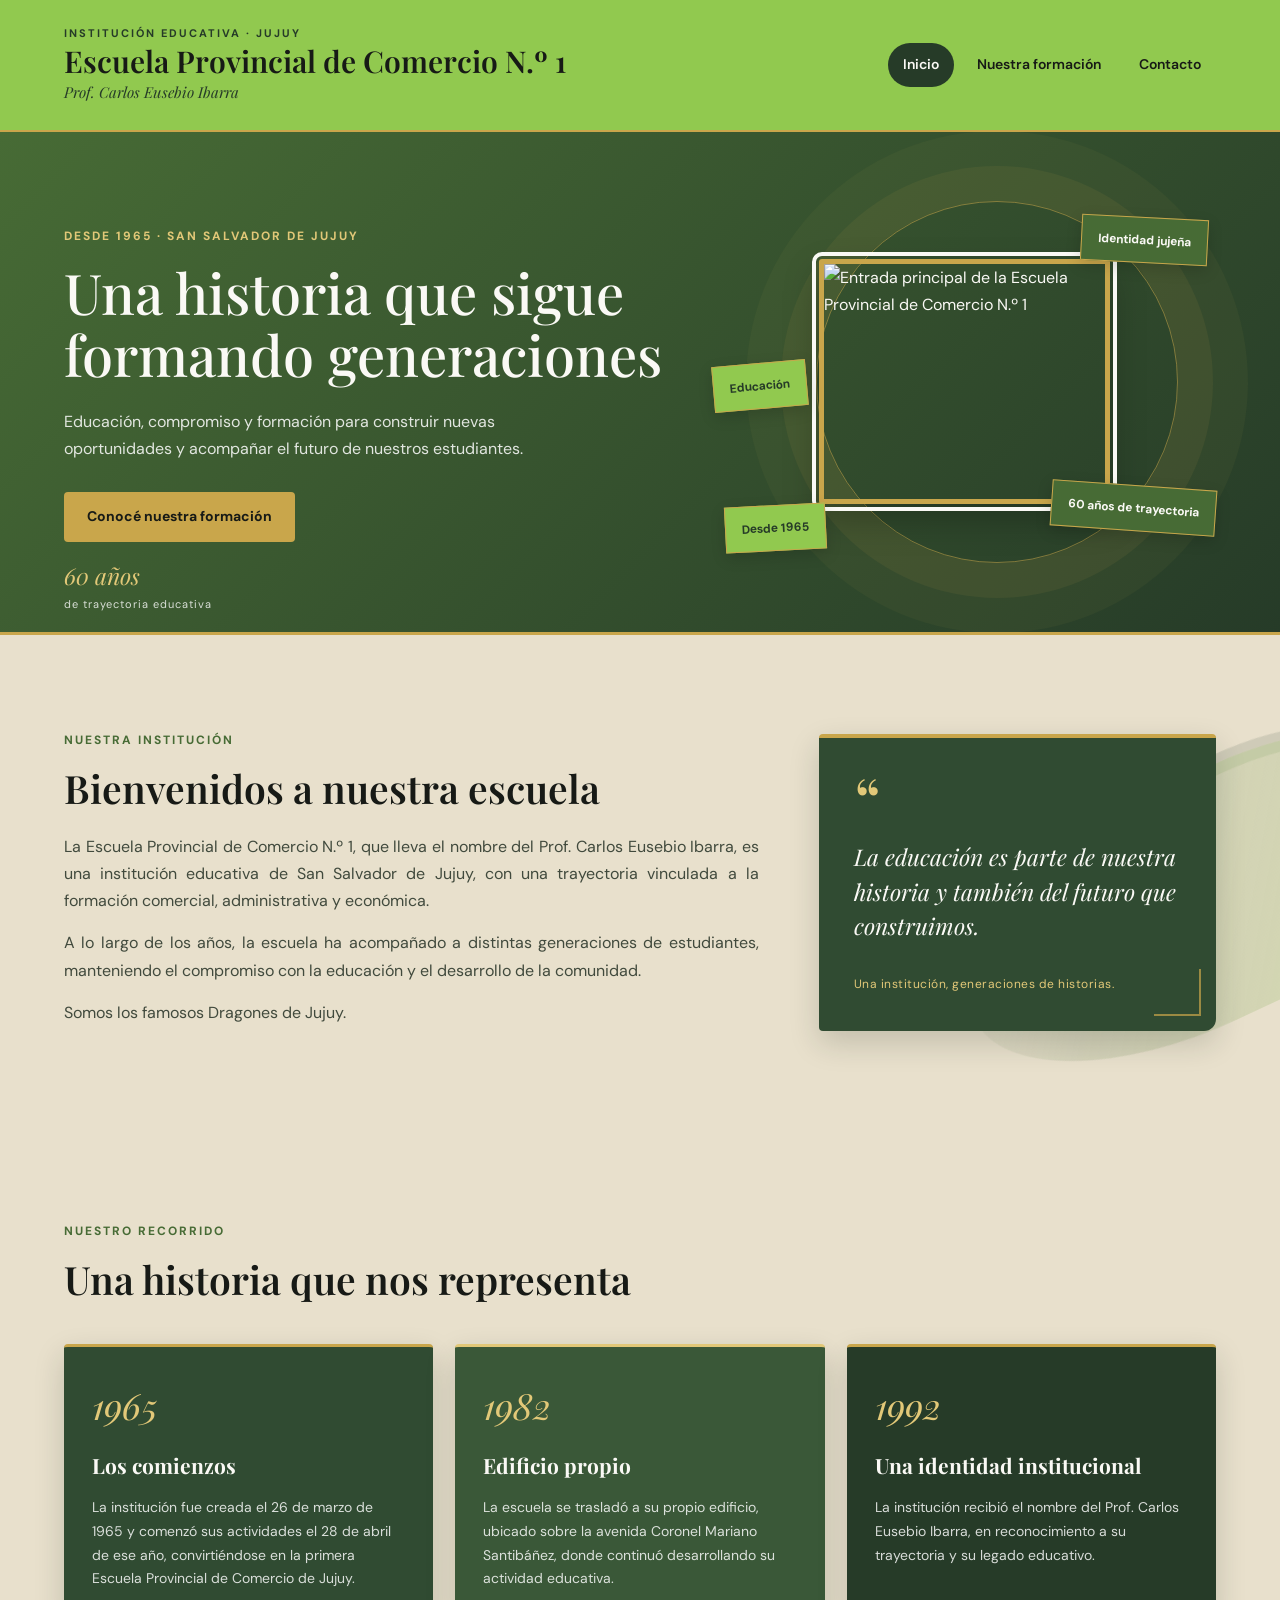
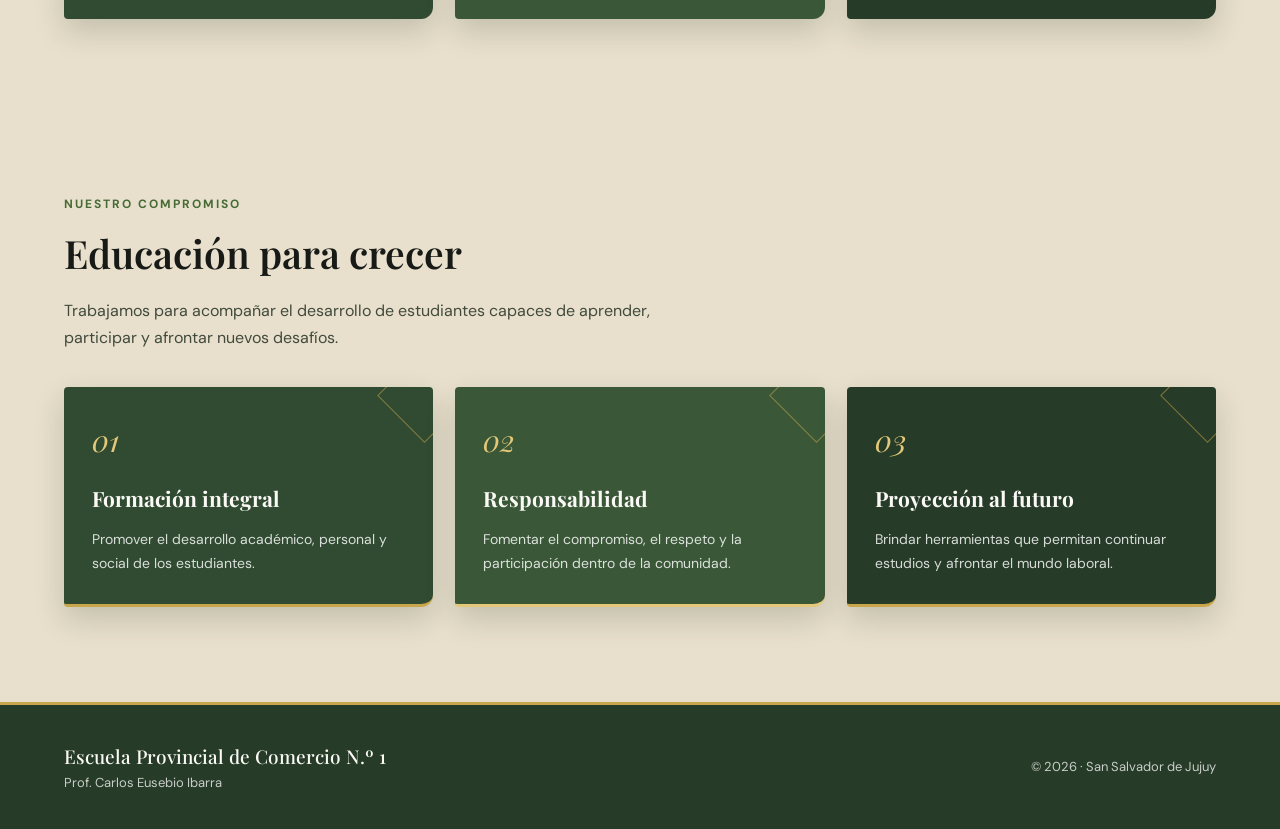
==== commit 0dcbbd08: "Corregir redacción y mejorar claridad del texto institucional en index.html" ====
--- a/index.html
+++ b/index.html
@@ -88,21 +88,17 @@
                 <span class="subtitulo">Nuestra institución</span>
                 <h2>Bienvenidos a nuestra escuela</h2>
                 <p>
-                    La Escuela Provincial de Comercio N.º 1
-                    Prof. Carlos Eusebio Ibarra es una institución
-                    educativa de San Salvador de Jujuy, con una
-                    trayectoria vinculada a la formación comercial,
-                    administrativa y económica.
+                    La Escuela Provincial de Comercio N.º 1, que lleva el nombre del
+                    Prof. Carlos Eusebio Ibarra, es una institución educativa de San
+                    Salvador de Jujuy, con una trayectoria vinculada a la formación
+                    comercial, administrativa y económica.
                 </p>
                 <p>
-                    A través de los años, la escuela ha acompañado
-                    a distintas generaciones de estudiantes,
-                    manteniendo el compromiso con la educación
-                    y el desarrollo de la comunidad.
+                    A lo largo de los años, la escuela ha acompañado a distintas
+                    generaciones de estudiantes, manteniendo el compromiso con la
+                    educación y el desarrollo de la comunidad.
                 </p>
-                 <p>Siendo los Famosos Dragones de Jujuy</p>
-                    
-                
+                <p>Somos los famosos Dragones de Jujuy.</p>
             </div>
 
             <aside class="frase-institucional">
@@ -133,7 +129,7 @@
                         <span class="fecha">1982</span>
                         <h3>Edificio propio</h3>
                         <p>
-                            La escuela se trasladó a su edificio propio,
+                            La escuela se trasladó a su propio edificio,
                             ubicado sobre la avenida Coronel Mariano Santibáñez,
                             donde continuó desarrollando su actividad educativa.
                         </p>
@@ -143,9 +139,8 @@
                         <span class="fecha">1992</span>
                         <h3>Una identidad institucional</h3>
                         <p>
-                            La institución recibió el nombre de
-                            Prof. Carlos Eusebio Ibarra, en reconocimiento
-                            a su identidad y trayectoria educativa.
+                            La institución recibió el nombre del Prof. Carlos Eusebio
+                            Ibarra, en reconocimiento a su trayectoria y su legado educativo.
                         </p>
                     </article>
                 </div>
@@ -198,4 +193,4 @@
     <script src="js/script.js"></script>
 
 </body>
-</html>+</html>
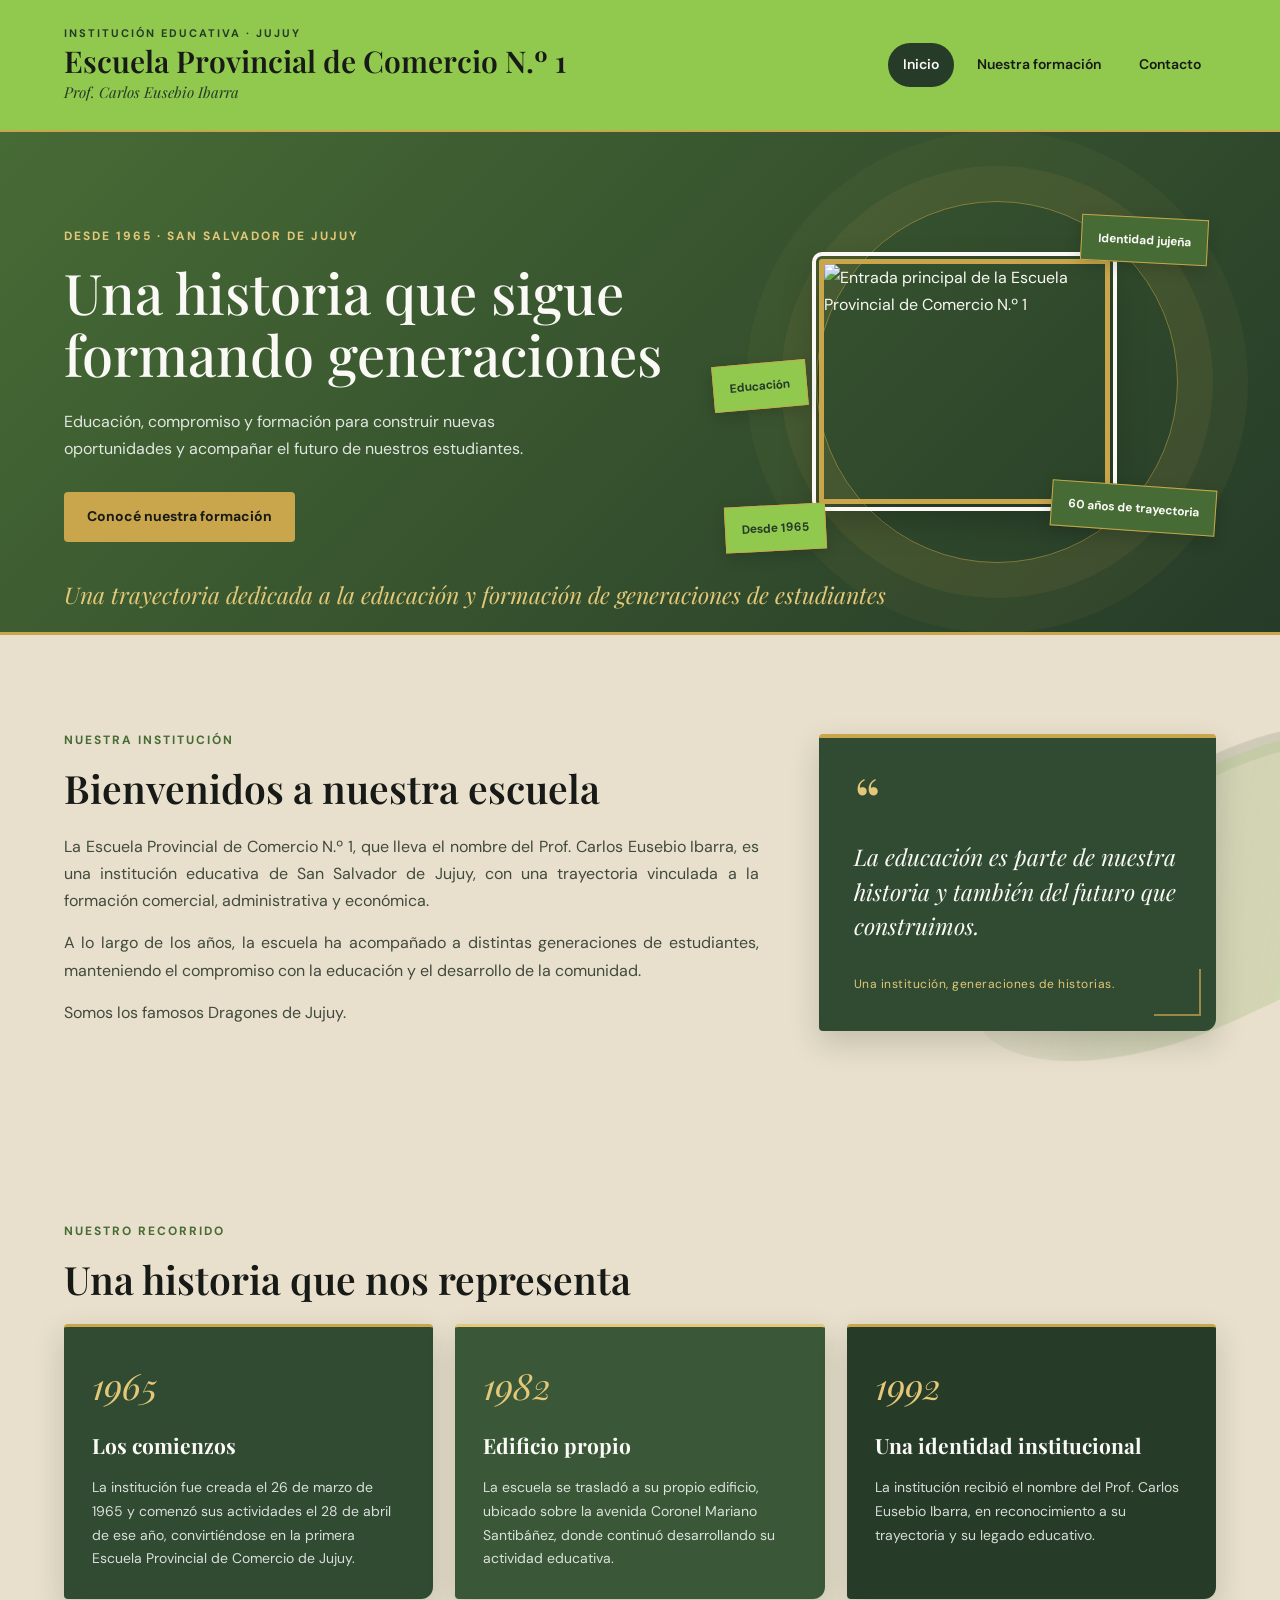
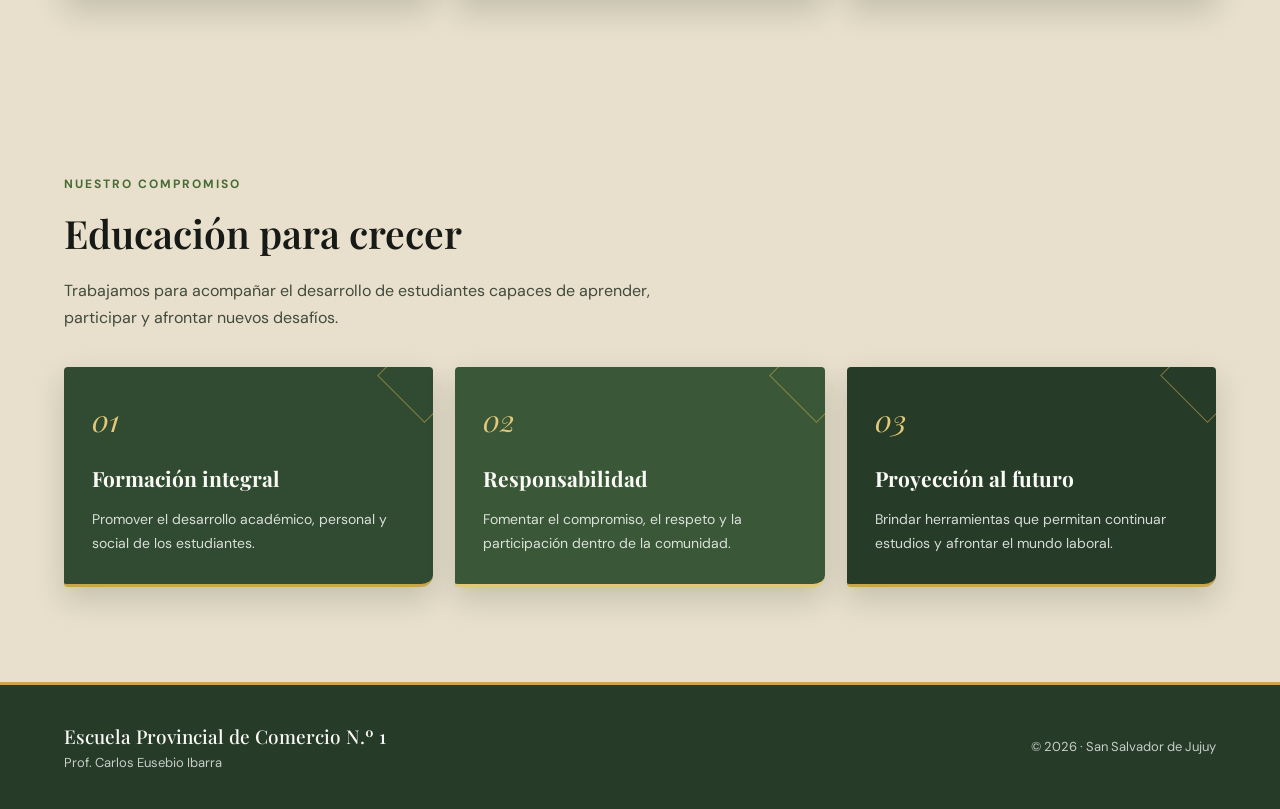
==== commit 01a333fb: "Actualizar contenido institucional" ====
--- a/index.html
+++ b/index.html
@@ -70,15 +70,17 @@
                     Desde 1965
                 </span>
 
-                <span class="sello sello-rojo sello-destacado">
+                 <span class="sello sello-rojo sello-destacado">
                     60 años de trayectoria
                 </span>
+
 
             </div>
 
             <div class="portada-detalle">
-                <span>60 años</span>
-                <p>de trayectoria educativa</p>
+                <span>Una trayectoria dedicada a la educación y formación de generaciones de estudiantes</span>
+               
+
             </div>
 
         </section>
--- a/css/estilos.css
+++ b/css/estilos.css
@@ -1,4 +1,3 @@
-
 @import url('https://fonts.googleapis.com/css2?family=DM+Sans:wght@400;500;600;700&family=Playfair+Display:ital,wght@0,500;0,600;0,700;1,500;1,600&display=swap');
 
 :root {
@@ -86,7 +85,7 @@
         0 -35px 0 -15px rgba(38, 59, 40, 0.12);
 }
 
-/* Detalles adicionales en los bordes */
+/* CONTENEDOR */
 
 .contenedor {
     width: min(1160px, 90%);
@@ -376,7 +375,6 @@
 .historia h2,
 .objetivos h2,
 .encabezado-pagina h2,
-.introduccion-formacion h2,
 .areas-formacion h2,
 .mensaje-formacion h2,
 .contacto-informacion h2,
@@ -447,10 +445,6 @@
     padding: 85px 0;
 }
 
-.historia h2 {
-    margin-bottom: 40px;
-}
-
 .historia-contenido {
     display: grid;
     grid-template-columns: repeat(3, 1fr);
@@ -609,21 +603,6 @@
 }
 
 /* FORMACIÓN */
-
-.introduccion-formacion {
-    display: grid;
-    grid-template-columns: 1fr 1fr;
-    gap: 50px;
-    align-items: center;
-    padding-top: 75px;
-    padding-bottom: 60px;
-    background: transparent;
-}
-
-.introduccion-formacion p {
-    color: var(--gris);
-    text-align: justify;
-}
 
 .areas-formacion {
     padding-bottom: 90px;
@@ -799,21 +778,6 @@
 
 .contacto-formulario button {
     align-self: flex-start;
-}
-
-/* MENSAJE DE ÉXITO */
-
-.mensaje-exito {
-    display: none;
-    margin-top: 20px;
-    padding: 16px;
-    background-color: #E2F0D5;
-    border: 1px solid var(--verde-oscuro);
-    border-left: 5px solid var(--dorado);
-    border-radius: 4px;
-    color: var(--verde-profundo);
-    font-weight: 700;
-    text-align: center;
 }
 
 /* VENTANA DE CONFIRMACIÓN */
@@ -1011,11 +975,6 @@
         grid-template-columns: 1fr 1fr;
     }
 
-    .introduccion-formacion {
-        grid-template-columns: 1fr;
-        gap: 15px;
-    }
-
     .portada {
         grid-template-columns: 1fr 0.8fr;
         gap: 20px;
@@ -1115,11 +1074,6 @@
         padding: 55px 0;
     }
 
-    .introduccion-formacion {
-        padding-top: 55px;
-        padding-bottom: 45px;
-    }
-
     .areas-formacion {
         padding-bottom: 60px;
     }
@@ -1146,4 +1100,3 @@
         text-align: left;
     }
 }
-
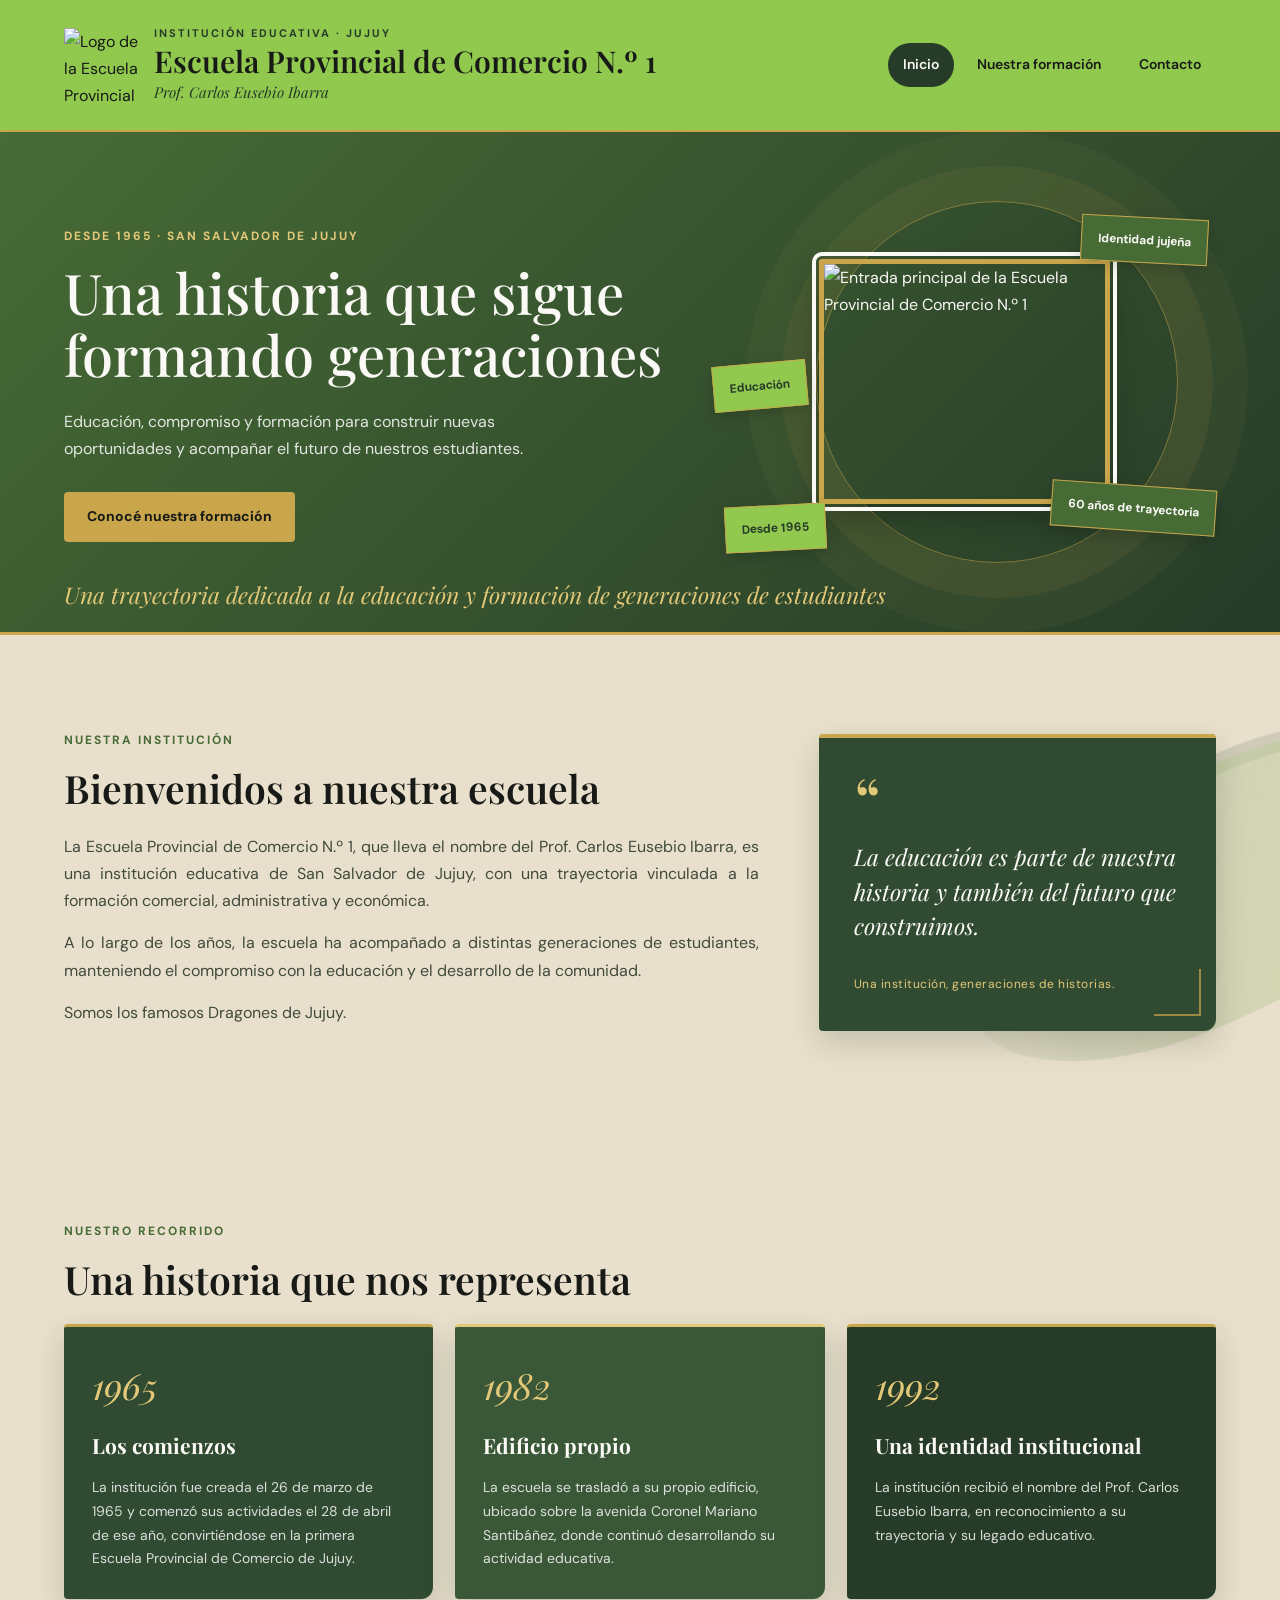
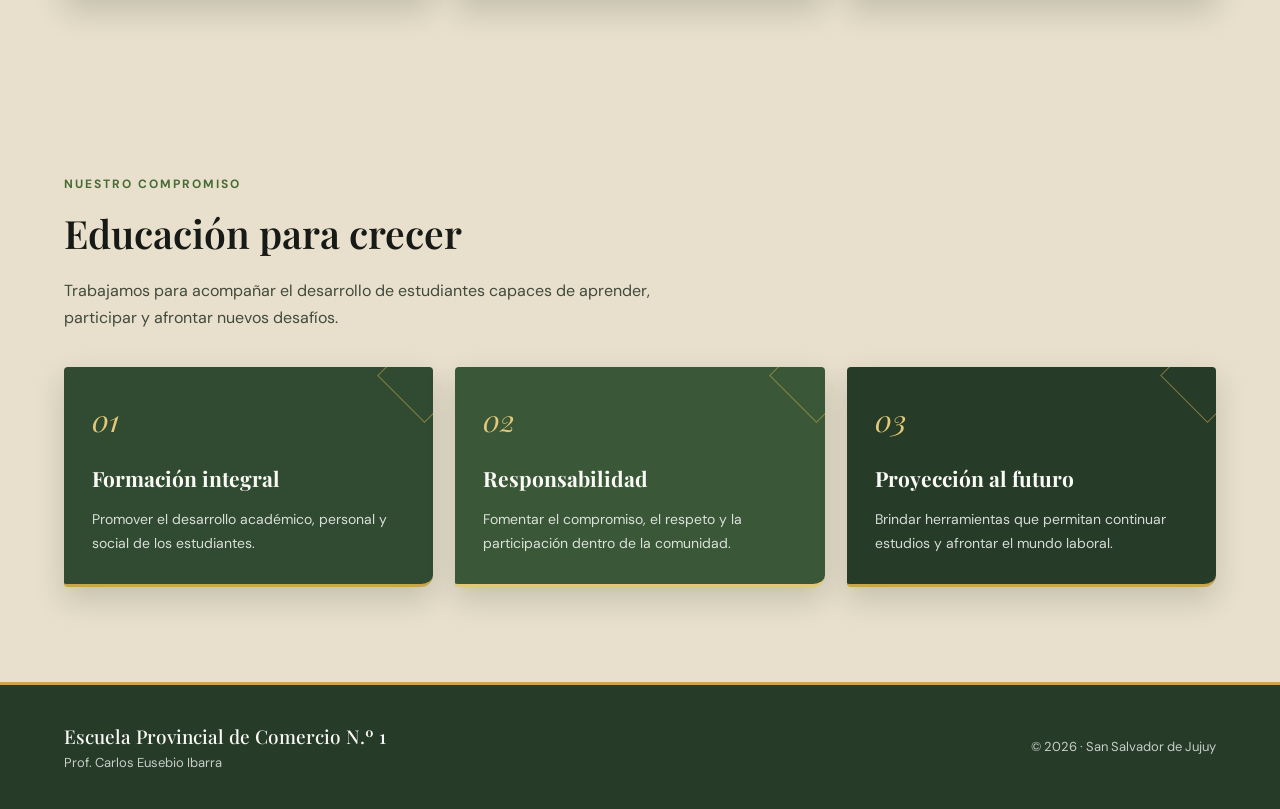
==== commit 7683a80f: "Add school logo beside existing header content" ====
--- a/index.html
+++ b/index.html
@@ -12,10 +12,15 @@
 
     <header class="encabezado">
         <div class="contenedor encabezado-contenido">
-            <a href="index.html" class="marca">
-                <span class="marca-superior">Institución educativa · Jujuy</span>
-                <h1>Escuela Provincial de Comercio N.º 1</h1>
-                <span class="marca-institucional">Prof. Carlos Eusebio Ibarra</span>
+            <a href="index.html" class="marca" style="display: flex; align-items: center; gap: 16px;">
+                <img src="https://epc1-jujuy.edu.ar/wp-content/uploads/2023/06/logo-titulo-1.png"
+                    alt="Logo de la Escuela Provincial de Comercio N.º 1"
+                    style="width: 74px; height: 74px; object-fit: contain; flex-shrink: 0;">
+                <span>
+                    <span class="marca-superior">Institución educativa · Jujuy</span>
+                    <h1>Escuela Provincial de Comercio N.º 1</h1>
+                    <span class="marca-institucional">Prof. Carlos Eusebio Ibarra</span>
+                </span>
             </a>
 
             <nav class="navegacion">
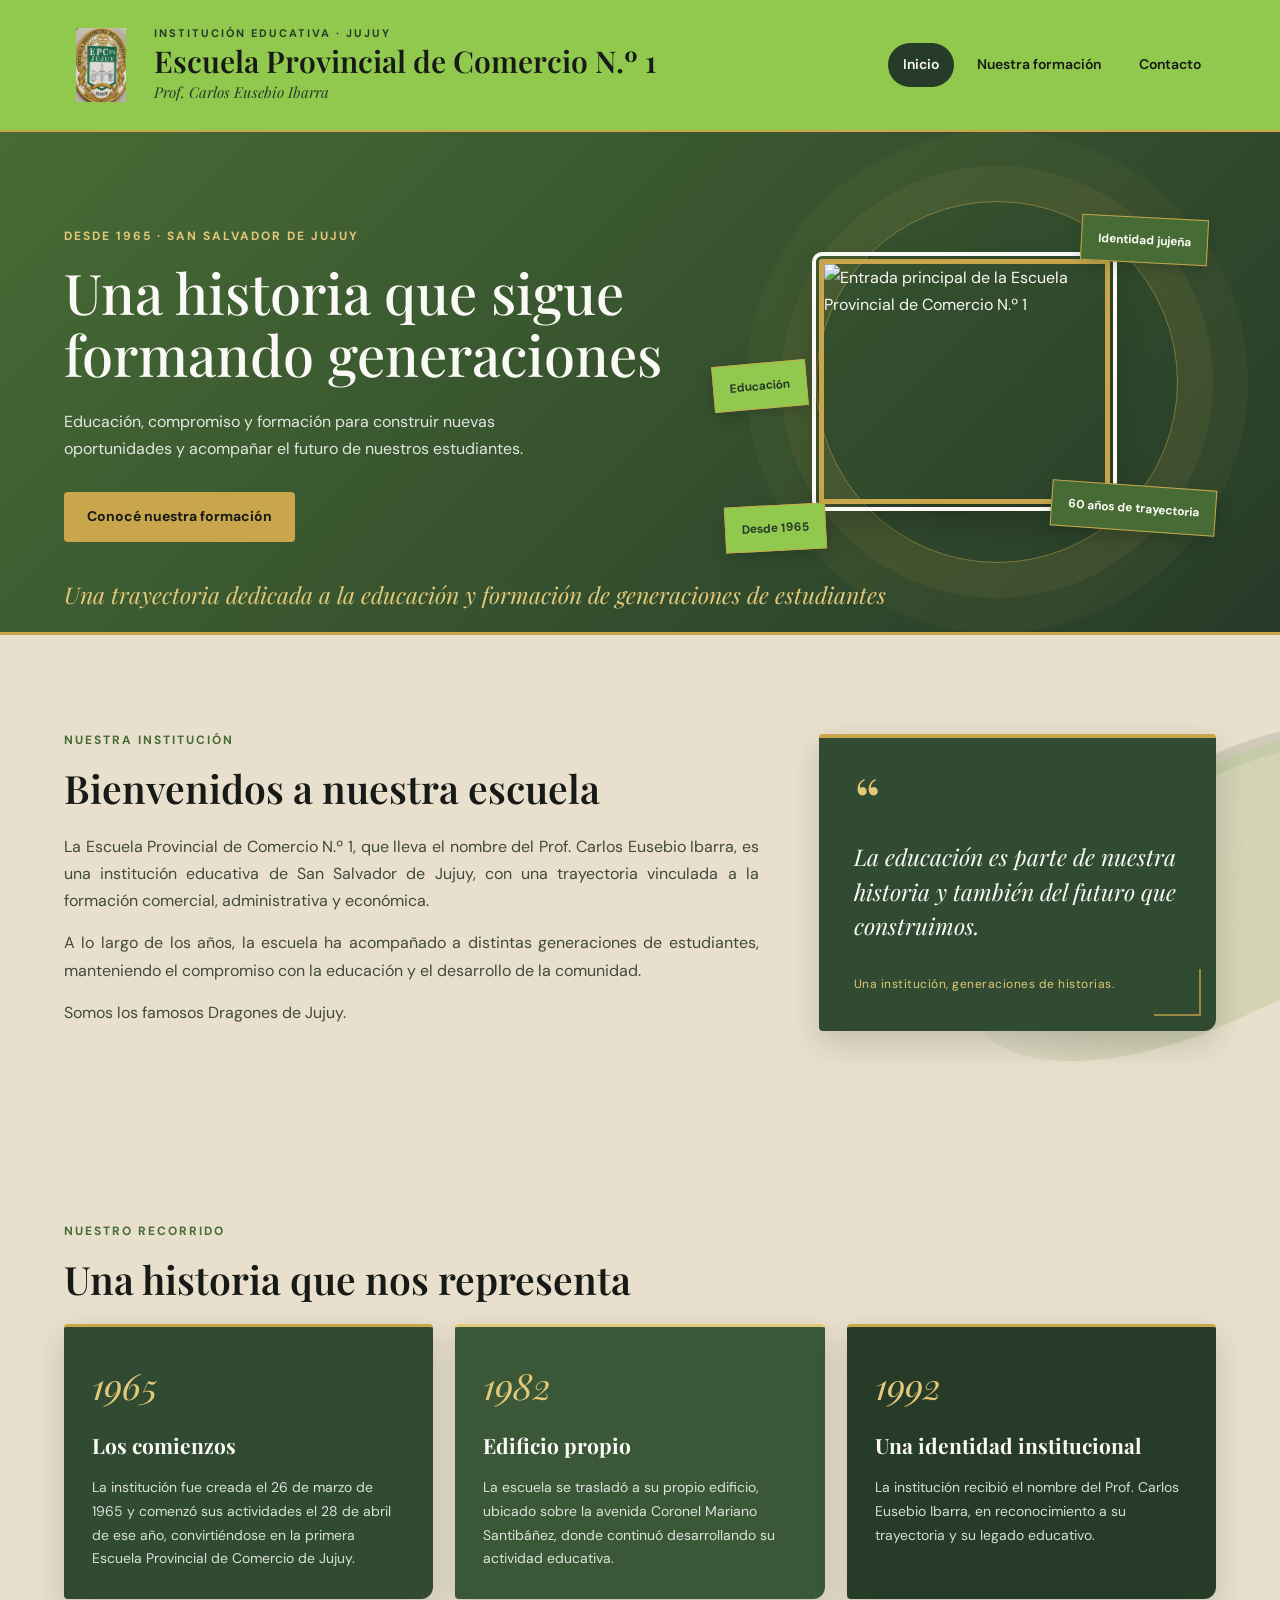
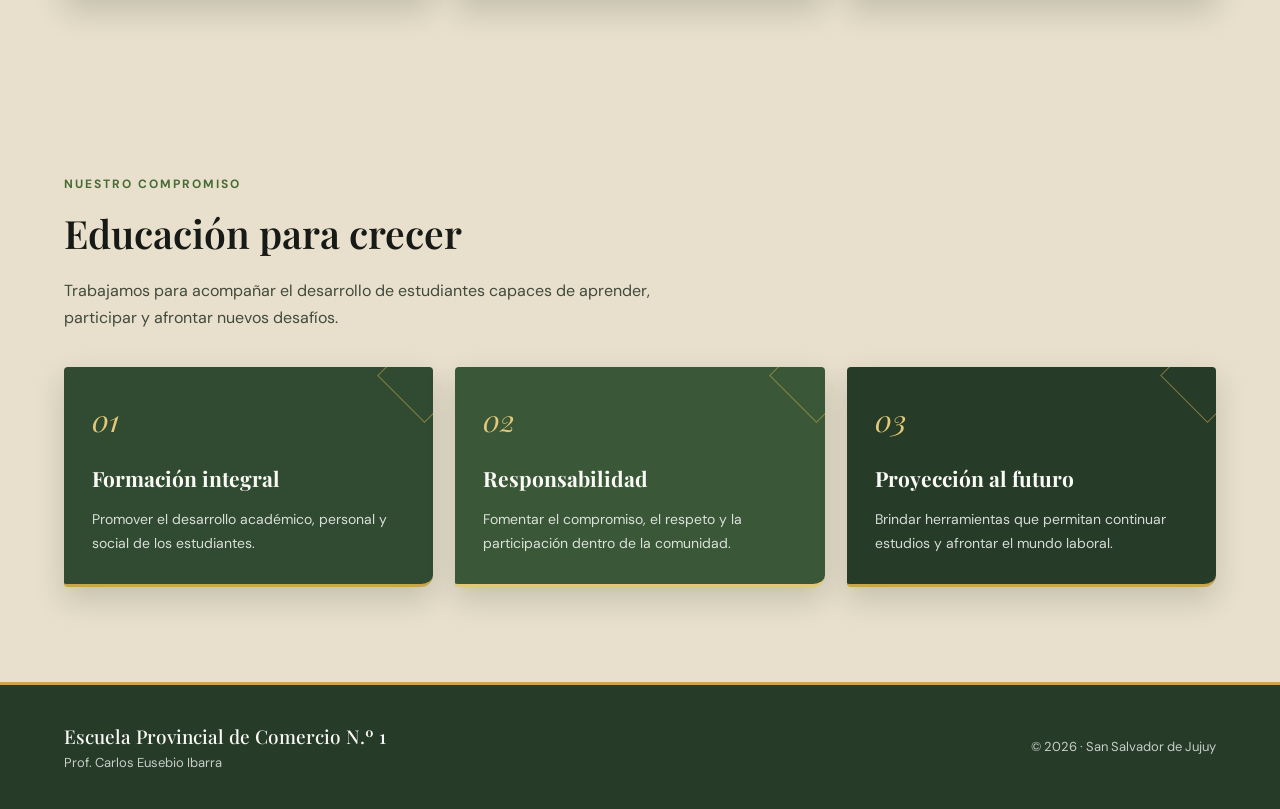
==== commit 659958f7: "Use the local school logo asset in the header instead of the external image URL" ====
--- a/index.html
+++ b/index.html
@@ -13,7 +13,7 @@
     <header class="encabezado">
         <div class="contenedor encabezado-contenido">
             <a href="index.html" class="marca" style="display: flex; align-items: center; gap: 16px;">
-                <img src="https://epc1-jujuy.edu.ar/wp-content/uploads/2023/06/logo-titulo-1.png"
+                <img src="img/Logo.jpg"
                     alt="Logo de la Escuela Provincial de Comercio N.º 1"
                     style="width: 74px; height: 74px; object-fit: contain; flex-shrink: 0;">
                 <span>
